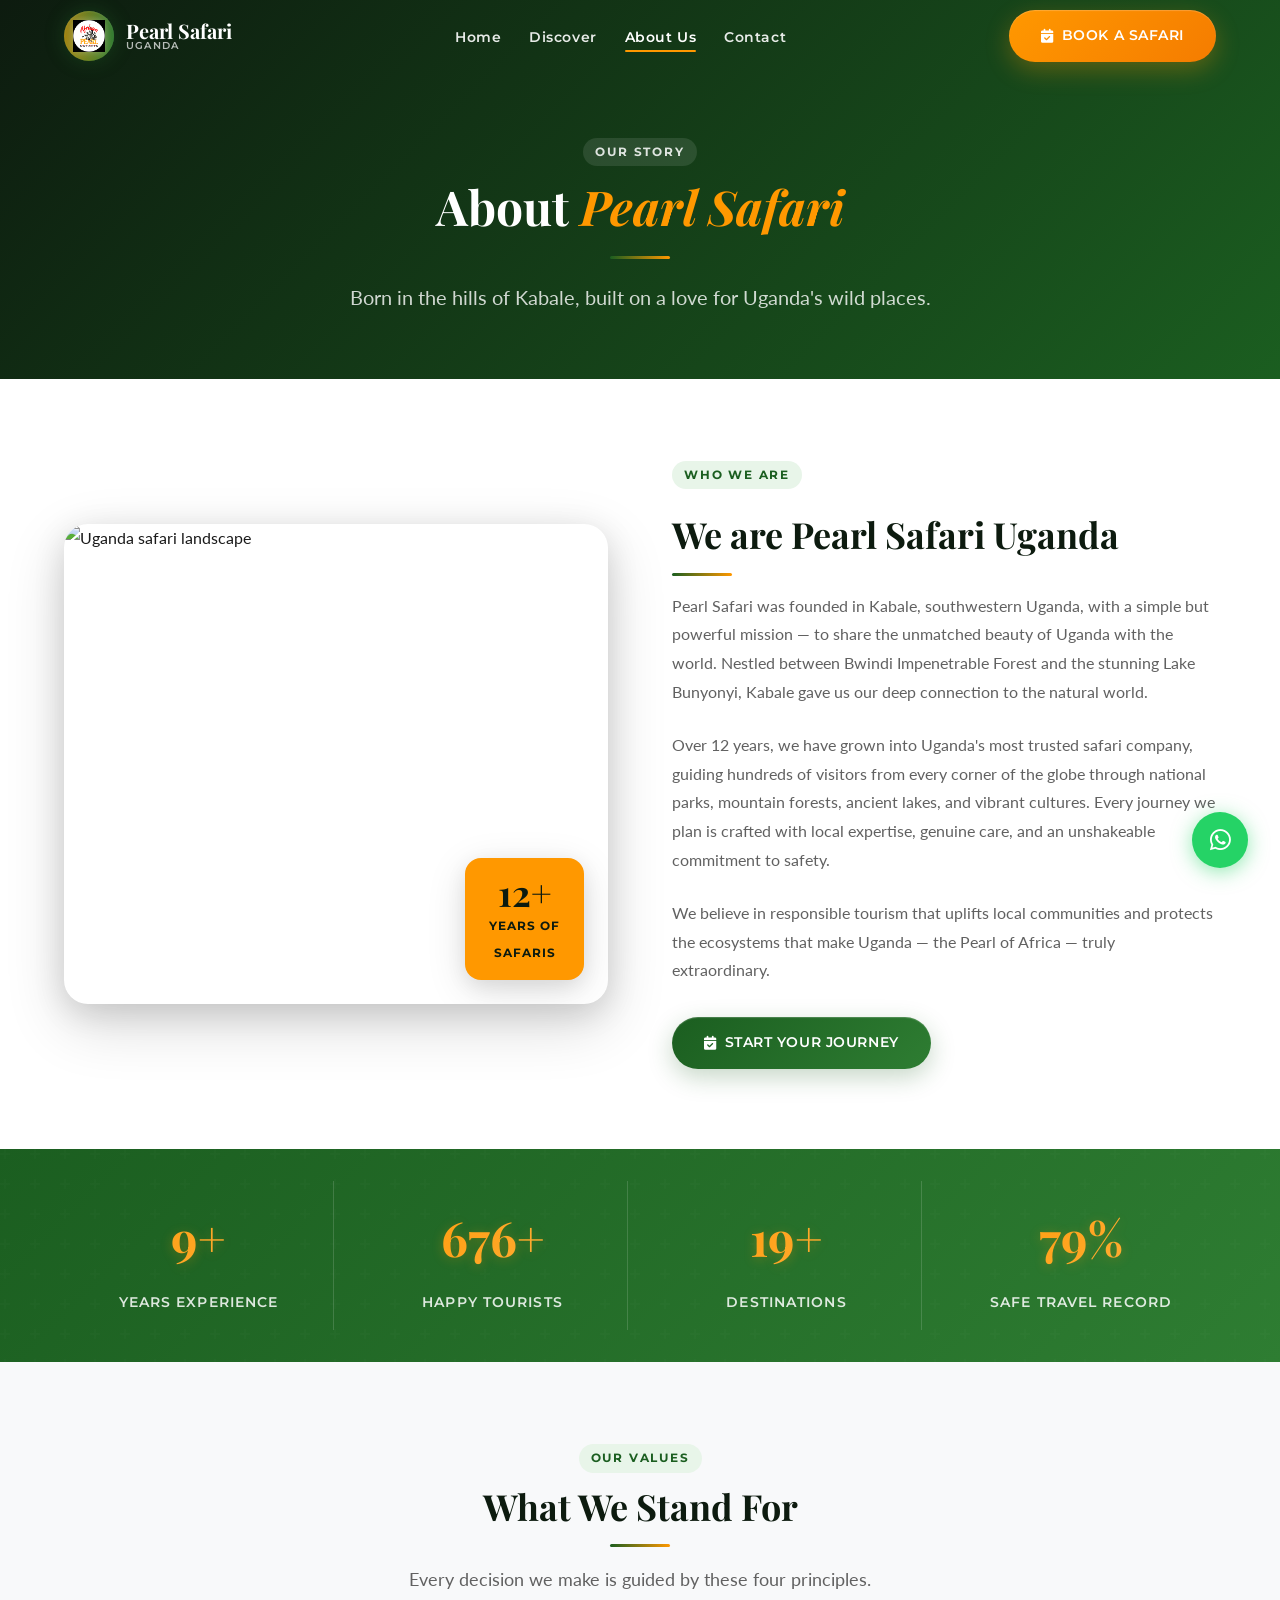
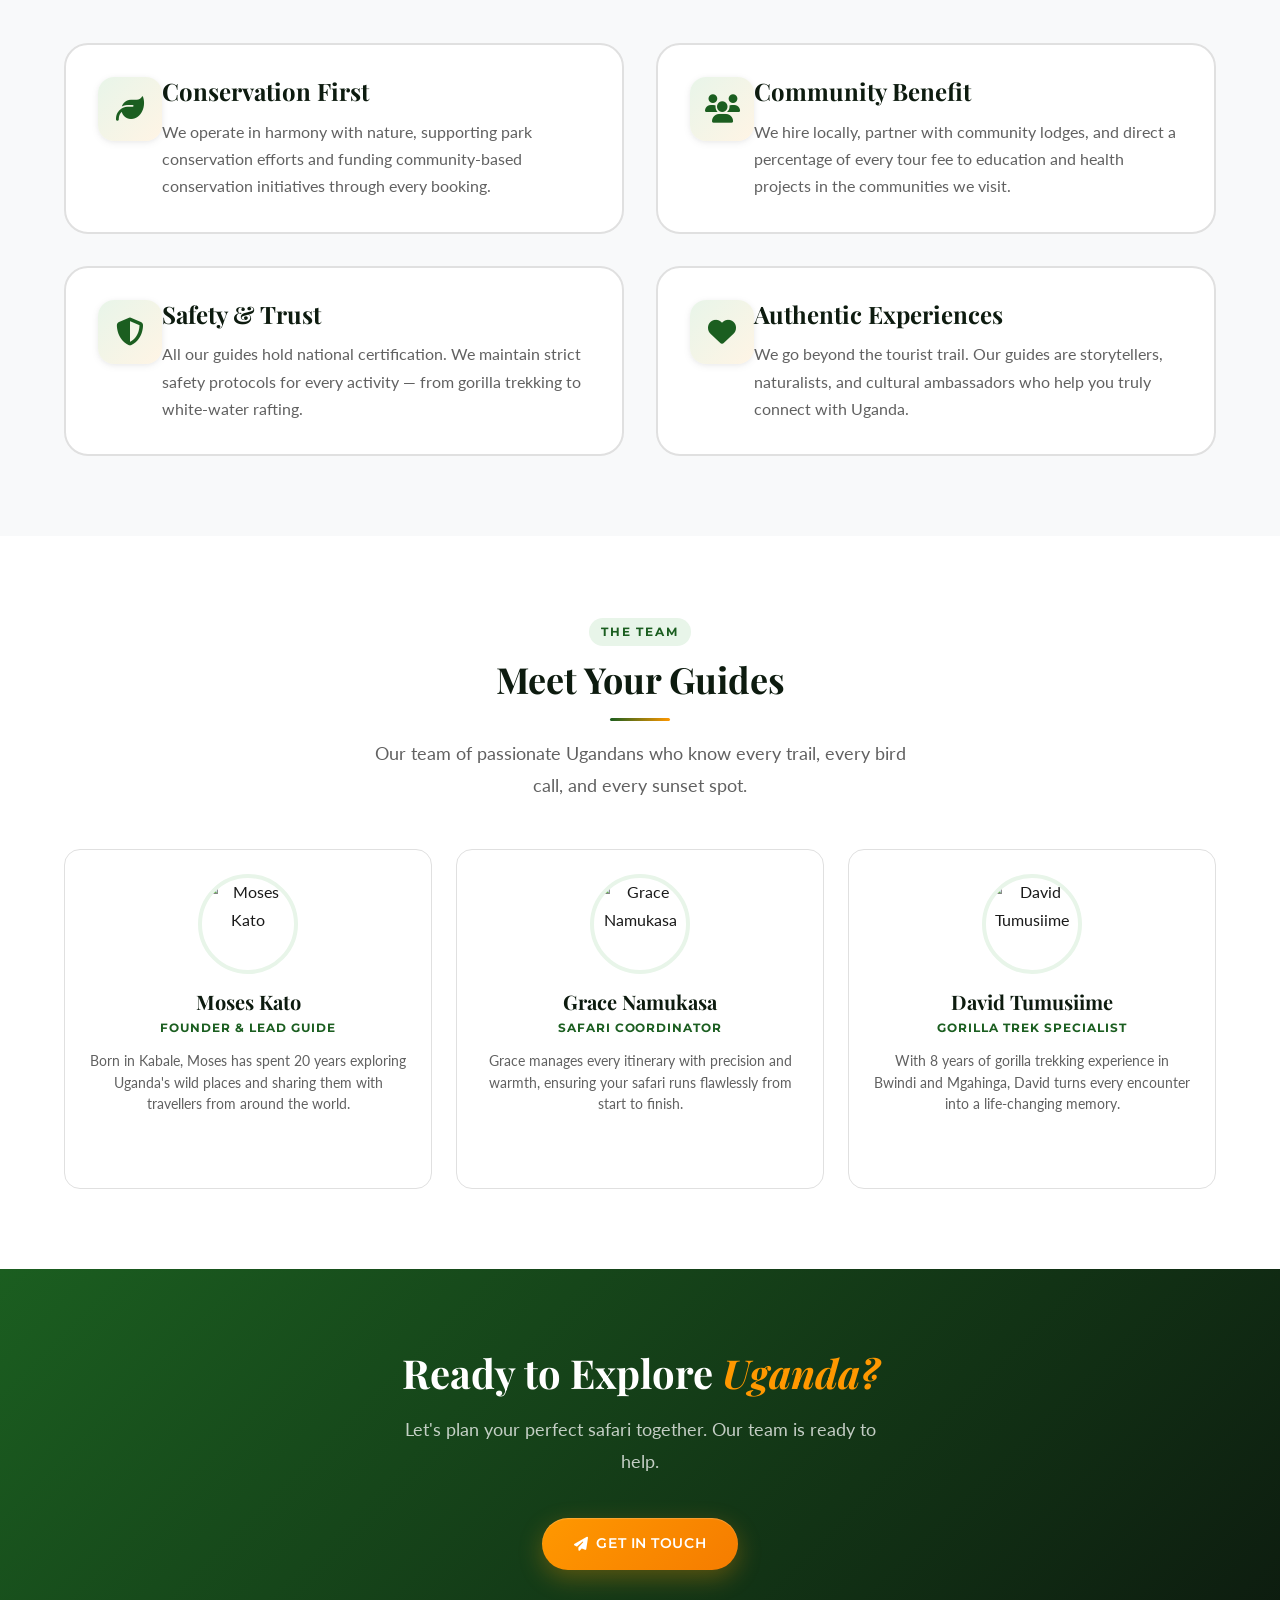
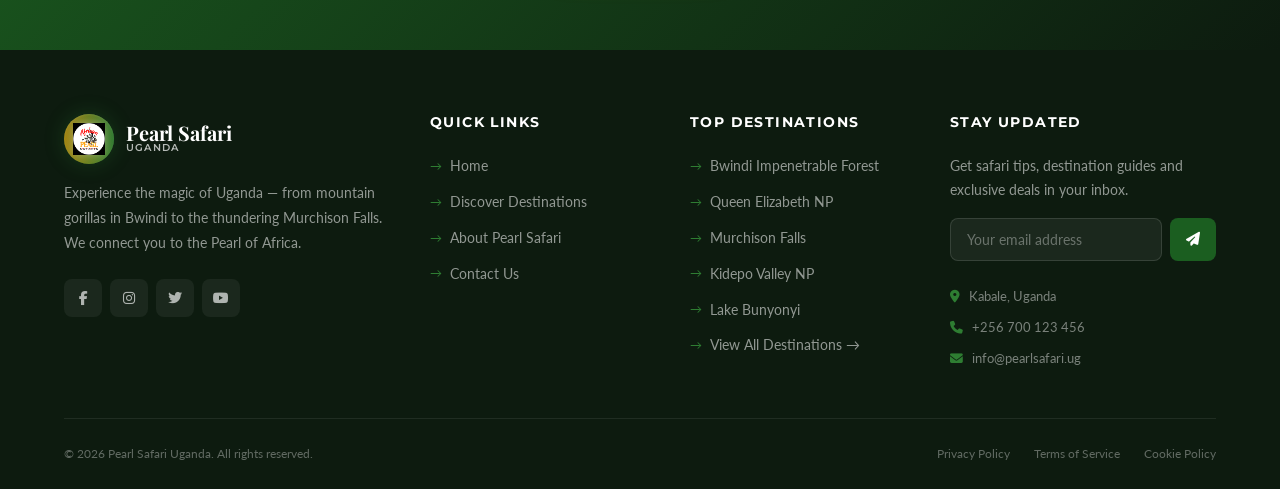
==== about.html @ be968039 "Added initial files" ====
<!DOCTYPE html>
<html lang="en">
<head>
  <meta charset="UTF-8">
  <meta name="viewport" content="width=device-width, initial-scale=1.0">
  <title>About Us | Pearl Safari Uganda</title>
  <meta name="description" content="Learn about Pearl Safari — Uganda's trusted tourism company based in Kabale, connecting travellers to Africa's most extraordinary natural wonders since 2012.">

  <link rel="icon" type="image/svg+xml" href="assets/logo/favicon.svg">
  <link rel="preconnect" href="https://fonts.googleapis.com">
  <link rel="preconnect" href="https://fonts.gstatic.com" crossorigin>
  <link href="https://fonts.googleapis.com/css2?family=Playfair+Display:ital,wght@0,400;0,700;1,400&family=Lato:wght@300;400;700&family=Montserrat:wght@400;600;700&display=swap" rel="stylesheet">
  <link rel="stylesheet" href="https://cdnjs.cloudflare.com/ajax/libs/font-awesome/6.4.0/css/all.min.css">
  <link rel="stylesheet" href="https://cdnjs.cloudflare.com/ajax/libs/aos/2.3.4/aos.css">
  <link rel="stylesheet" href="css/style.css">
</head>
<body>

  <div id="navbar-placeholder"></div>

  <!-- ============================================================
       PAGE HERO
       ============================================================ -->
  <section class="about-hero">
    <div class="container">
      <span class="section-label" style="background:rgba(255,255,255,0.1);color:rgba(255,255,255,0.85);">
        Our Story
      </span>
      <h1>About <em style="color:var(--color-accent);">Pearl Safari</em></h1>
      <div class="divider" style="margin:1.25rem auto;"></div>
      <p>Born in the hills of Kabale, built on a love for Uganda's wild places.</p>
    </div>
  </section>


  <!-- ============================================================
       STORY SECTION — 2-column split
       ============================================================ -->
  <section class="section bg-white">
    <div class="container">
      <div class="about-split">

        <!-- Image column -->
        <div data-aos="fade-right">
          <div class="about-img-wrap">
            <img
              src="https://images.unsplash.com/photo-1516426122078-c23e76319801?w=900&auto=format&fit=crop"
              alt="Uganda safari landscape"
              loading="lazy"
            >
            <!-- Floating badge -->
            <div class="about-img-badge">
              <span class="num">12+</span>
              <span class="lbl">Years of<br>Safaris</span>
            </div>
          </div>
        </div>

        <!-- Text column -->
        <div data-aos="fade-left" data-aos-delay="100">
          <span class="section-label">Who We Are</span>
          <h2 style="margin:0.75rem 0 1rem;">We are Pearl Safari Uganda</h2>
          <div class="divider divider-left"></div>

          <p style="margin-bottom:1.5rem;">
            Pearl Safari was founded in Kabale, southwestern Uganda, with a simple but powerful mission —
            to share the unmatched beauty of Uganda with the world. Nestled between Bwindi Impenetrable
            Forest and the stunning Lake Bunyonyi, Kabale gave us our deep connection to the natural world.
          </p>
          <p style="margin-bottom:1.5rem;">
            Over 12 years, we have grown into Uganda's most trusted safari company, guiding hundreds of
            visitors from every corner of the globe through national parks, mountain forests, ancient lakes,
            and vibrant cultures. Every journey we plan is crafted with local expertise, genuine care, and
            an unshakeable commitment to safety.
          </p>
          <p style="margin-bottom:2rem;">
            We believe in responsible tourism that uplifts local communities and protects the ecosystems
            that make Uganda — the Pearl of Africa — truly extraordinary.
          </p>

          <a href="contact.html" class="btn btn-primary">
            <i class="fas fa-calendar-check"></i>
            Start Your Journey
          </a>
        </div>

      </div><!-- /.about-split -->
    </div>
  </section>


  <!-- ============================================================
       STATS ROW
       ============================================================ -->
  <div class="stats-bar">
    <div class="container">
      <div class="stats-bar-grid">
        <div class="stats-bar-item">
          <span class="stats-bar-value" data-counter="12" data-suffix="+">0+</span>
          <span class="stats-bar-label">Years Experience</span>
        </div>
        <div class="stats-bar-item">
          <span class="stats-bar-value" data-counter="850" data-suffix="+">0+</span>
          <span class="stats-bar-label">Happy Tourists</span>
        </div>
        <div class="stats-bar-item">
          <span class="stats-bar-value" data-counter="24" data-suffix="+">0+</span>
          <span class="stats-bar-label">Destinations</span>
        </div>
        <div class="stats-bar-item">
          <span class="stats-bar-value" data-counter="100" data-suffix="%">0%</span>
          <span class="stats-bar-label">Safe Travel Record</span>
        </div>
      </div>
    </div>
  </div>


  <!-- ============================================================
       VALUES / WHY US
       ============================================================ -->
  <section class="section bg-surface">
    <div class="container">
      <div class="section-header" data-aos="fade-up">
        <span class="section-label">Our Values</span>
        <h2>What We Stand For</h2>
        <div class="divider"></div>
        <p>Every decision we make is guided by these four principles.</p>
      </div>

      <div class="why-us-grid">
        <!-- Value 1 -->
        <div class="why-card" data-aos="fade-up" data-aos-delay="0">
          <div class="why-icon"><i class="fas fa-leaf"></i></div>
          <div class="why-content">
            <h4>Conservation First</h4>
            <p>We operate in harmony with nature, supporting park conservation efforts and funding community-based conservation initiatives through every booking.</p>
          </div>
        </div>
        <!-- Value 2 -->
        <div class="why-card" data-aos="fade-up" data-aos-delay="100">
          <div class="why-icon"><i class="fas fa-users"></i></div>
          <div class="why-content">
            <h4>Community Benefit</h4>
            <p>We hire locally, partner with community lodges, and direct a percentage of every tour fee to education and health projects in the communities we visit.</p>
          </div>
        </div>
        <!-- Value 3 -->
        <div class="why-card" data-aos="fade-up" data-aos-delay="200">
          <div class="why-icon"><i class="fas fa-shield-alt"></i></div>
          <div class="why-content">
            <h4>Safety & Trust</h4>
            <p>All our guides hold national certification. We maintain strict safety protocols for every activity — from gorilla trekking to white-water rafting.</p>
          </div>
        </div>
        <!-- Value 4 -->
        <div class="why-card" data-aos="fade-up" data-aos-delay="300">
          <div class="why-icon"><i class="fas fa-heart"></i></div>
          <div class="why-content">
            <h4>Authentic Experiences</h4>
            <p>We go beyond the tourist trail. Our guides are storytellers, naturalists, and cultural ambassadors who help you truly connect with Uganda.</p>
          </div>
        </div>
      </div>
    </div>
  </section>


  <!-- ============================================================
       TEAM SECTION
       ============================================================ -->
  <section class="section bg-white">
    <div class="container">
      <div class="section-header" data-aos="fade-up">
        <span class="section-label">The Team</span>
        <h2>Meet Your Guides</h2>
        <div class="divider"></div>
        <p>Our team of passionate Ugandans who know every trail, every bird call, and every sunset spot.</p>
      </div>

      <div class="team-grid">

        <!-- Team member 1 -->
        <div class="team-card" data-aos="fade-up" data-aos-delay="0">
          <img
            src="https://randomuser.me/api/portraits/men/32.jpg"
            alt="Moses Kato"
            class="team-avatar"
            loading="lazy"
          >
          <h4 class="team-name">Moses Kato</h4>
          <div class="team-role">Founder & Lead Guide</div>
          <p style="font-size:0.85rem;color:var(--color-text-muted);margin-top:0.75rem;line-height:1.6;">
            Born in Kabale, Moses has spent 20 years exploring Uganda's wild places and sharing them with travellers from around the world.
          </p>
          <div style="display:flex;justify-content:center;gap:0.5rem;margin-top:1rem;">
            <a href="#" class="social-btn" style="width:32px;height:32px;font-size:0.75rem;"><i class="fab fa-linkedin-in"></i></a>
            <a href="#" class="social-btn" style="width:32px;height:32px;font-size:0.75rem;"><i class="fab fa-instagram"></i></a>
          </div>
        </div>

        <!-- Team member 2 -->
        <div class="team-card" data-aos="fade-up" data-aos-delay="100">
          <img
            src="https://randomuser.me/api/portraits/women/44.jpg"
            alt="Grace Namukasa"
            class="team-avatar"
            loading="lazy"
          >
          <h4 class="team-name">Grace Namukasa</h4>
          <div class="team-role">Safari Coordinator</div>
          <p style="font-size:0.85rem;color:var(--color-text-muted);margin-top:0.75rem;line-height:1.6;">
            Grace manages every itinerary with precision and warmth, ensuring your safari runs flawlessly from start to finish.
          </p>
          <div style="display:flex;justify-content:center;gap:0.5rem;margin-top:1rem;">
            <a href="#" class="social-btn" style="width:32px;height:32px;font-size:0.75rem;"><i class="fab fa-linkedin-in"></i></a>
            <a href="#" class="social-btn" style="width:32px;height:32px;font-size:0.75rem;"><i class="fab fa-instagram"></i></a>
          </div>
        </div>

        <!-- Team member 3 -->
        <div class="team-card" data-aos="fade-up" data-aos-delay="200">
          <img
            src="https://randomuser.me/api/portraits/men/67.jpg"
            alt="David Tumusiime"
            class="team-avatar"
            loading="lazy"
          >
          <h4 class="team-name">David Tumusiime</h4>
          <div class="team-role">Gorilla Trek Specialist</div>
          <p style="font-size:0.85rem;color:var(--color-text-muted);margin-top:0.75rem;line-height:1.6;">
            With 8 years of gorilla trekking experience in Bwindi and Mgahinga, David turns every encounter into a life-changing memory.
          </p>
          <div style="display:flex;justify-content:center;gap:0.5rem;margin-top:1rem;">
            <a href="#" class="social-btn" style="width:32px;height:32px;font-size:0.75rem;"><i class="fab fa-linkedin-in"></i></a>
            <a href="#" class="social-btn" style="width:32px;height:32px;font-size:0.75rem;"><i class="fab fa-instagram"></i></a>
          </div>
        </div>

      </div><!-- /.team-grid -->
    </div>
  </section>


  <!-- ============================================================
       CTA BANNER
       ============================================================ -->
  <section style="
    background:linear-gradient(135deg,var(--color-primary),var(--color-dark));
    padding:5rem 0;text-align:center;
  ">
    <div class="container" data-aos="fade-up">
      <h2 style="color:white;font-size:2.5rem;margin-bottom:1rem;">
        Ready to Explore <em style="color:var(--color-accent);">Uganda?</em>
      </h2>
      <p style="color:rgba(255,255,255,0.75);font-size:1.125rem;max-width:500px;margin:0 auto 2.5rem;">
        Let's plan your perfect safari together. Our team is ready to help.
      </p>
      <a href="contact.html" class="btn btn-accent">
        <i class="fas fa-paper-plane"></i>
        Get in Touch
      </a>
    </div>
  </section>


  <div id="footer-placeholder"></div>

  <!-- Scripts -->
  <script src="https://cdnjs.cloudflare.com/ajax/libs/jquery/3.7.0/jquery.min.js"></script>
  <script src="https://cdnjs.cloudflare.com/ajax/libs/bootstrap/5.3.0/js/bootstrap.bundle.min.js"></script>
  <script src="https://cdnjs.cloudflare.com/ajax/libs/aos/2.3.4/aos.js"></script>
  <script src="categories/components.js?v=1.0.0"></script>
  <script src="categories/animations.js?v=1.0.0"></script>

</body>
</html>
---- css/style.css ----
/* ==========================================================================
   PEARL SAFARI — style.css
   Single unified stylesheet for the entire Pearl Safari website.
   
   TABLE OF CONTENTS:
   01. CSS Variables & Design Tokens
   02. CSS Reset & Base
   03. Typography
   04. Utility Classes
   05. Scrollbar
   06. Preloader
   07. Navigation (Navbar)
   08. Hero Section
   09. Section Layouts & Shared
   10. Category Filter Buttons
   11. Attraction Cards (Grid)
   12. Featured Destinations
   13. Stats Counter Section
   14. Why Choose Us Section
   15. Testimonials
   16. Map Section
   17. Attraction Detail Page
   18. Gallery Grid
   19. About Page
   20. Contact Page
   21. Footer
   22. Animations & Keyframes
   23. Scroll Reveal Classes (AOS overrides)
   24. Media Queries (Responsive)
   ========================================================================== */


/* ==========================================================================
   01. CSS VARIABLES & DESIGN TOKENS
   ========================================================================== */
:root {
  --color-primary:       #1b5e20;
  --color-primary-light: #2e7d32;
  --color-primary-dark:  #145018;
  --color-primary-pale:  #e8f5e9;
  --color-accent:        #ff9800;
  --color-accent-dark:   #f57c00;
  --color-accent-light:  #ffb74d;
  --color-dark:          #0d1b0f;
  --color-text:          #1a1a1a;
  --color-text-muted:    #616161;
  --color-text-light:    #9e9e9e;
  --color-white:         #ffffff;
  --color-off-white:     #fafafa;
  --color-surface:       #f8f9fa;
  --color-border:        #e0e0e0;
  --color-overlay:       rgba(13, 27, 15, 0.55);

  --font-display:  'Playfair Display', Georgia, serif;
  --font-body:     'Lato', 'Helvetica Neue', sans-serif;
  --font-accent:   'Montserrat', sans-serif;

  --fs-xs:   0.75rem;
  --fs-sm:   0.875rem;
  --fs-base: 1rem;
  --fs-md:   1.125rem;
  --fs-lg:   1.25rem;
  --fs-xl:   1.5rem;
  --fs-2xl:  1.875rem;
  --fs-3xl:  2.25rem;
  --fs-4xl:  3rem;
  --fs-5xl:  4rem;
  --fs-hero: clamp(2.5rem, 6vw, 5.5rem);

  --sp-1:  0.25rem;
  --sp-2:  0.5rem;
  --sp-3:  0.75rem;
  --sp-4:  1rem;
  --sp-6:  1.5rem;
  --sp-8:  2rem;
  --sp-10: 2.5rem;
  --sp-12: 3rem;
  --sp-16: 4rem;
  --sp-20: 5rem;
  --sp-24: 6rem;

  --radius-sm:   4px;
  --radius-md:   8px;
  --radius-lg:   16px;
  --radius-xl:   24px;
  --radius-full: 9999px;

  --shadow-sm:    0 2px 8px rgba(0,0,0,0.06), 0 1px 4px rgba(0,0,0,0.04);
  --shadow-md:    0 4px 20px rgba(0,0,0,0.08), 0 2px 8px rgba(0,0,0,0.06);
  --shadow-lg:    0 10px 40px rgba(0,0,0,0.12), 0 6px 20px rgba(0,0,0,0.08);
  --shadow-xl:    0 20px 60px rgba(0,0,0,0.16), 0 8px 32px rgba(0,0,0,0.12);
  --shadow-green: 0 8px 32px rgba(27, 94, 32, 0.20);
  --shadow-accent: 0 8px 28px rgba(255, 152, 0, 0.25);
  --shadow-hover: 0 12px 48px rgba(0,0,0,0.15), 0 6px 24px rgba(0,0,0,0.10);

  --transition-fast: all 0.2s ease;
  --transition-base: all 0.35s ease;
  --transition-slow: all 0.55s cubic-bezier(0.25, 0.46, 0.45, 0.94);

  --container-max:  1200px;
  --navbar-height:  72px;
  --section-py:     5rem;
}


/* ==========================================================================
   02. CSS RESET & BASE
   ========================================================================== */
*, *::before, *::after { box-sizing: border-box; margin: 0; padding: 0; }

html { scroll-behavior: smooth; font-size: 16px; -webkit-text-size-adjust: 100%; }

body {
  font-family: var(--font-body);
  font-size: var(--fs-base);
  color: var(--color-text);
  background-color: var(--color-white);
  line-height: 1.7;
  overflow-x: hidden;
  -webkit-font-smoothing: antialiased;
}

body.menu-open { overflow: hidden; }

img { max-width: 100%; height: auto; display: block; }
a { color: inherit; text-decoration: none; transition: var(--transition-fast); }
button { cursor: pointer; border: none; background: none; font-family: inherit; }
ul, ol { list-style: none; }
input, textarea, select { font-family: inherit; font-size: inherit; }

/* Enhanced link styling */
a {
  position: relative;
  transition: all 0.3s cubic-bezier(0.34, 1.56, 0.64, 1);
}

a:not(.btn):not([class*="nav-"]):not([class*="logo"]):hover {
  color: var(--color-accent);
}


/* ==========================================================================
   03. TYPOGRAPHY
   ========================================================================== */
h1, h2, h3, h4, h5, h6 {
  font-family: var(--font-display);
  font-weight: 700;
  line-height: 1.2;
  color: var(--color-dark);
}

h1 { font-size: var(--fs-4xl); }
h2 { font-size: var(--fs-3xl); }
h3 { font-size: var(--fs-2xl); }
h4 { font-size: var(--fs-xl); }

p { font-size: var(--fs-base); color: var(--color-text-muted); line-height: 1.8; }

.section-label {
  display: inline-block;
  font-family: var(--font-accent);
  font-size: var(--fs-xs);
  font-weight: 700;
  letter-spacing: 0.15em;
  text-transform: uppercase;
  color: var(--color-primary);
  padding: var(--sp-1) var(--sp-3);
  background: var(--color-primary-pale);
  border-radius: var(--radius-full);
  margin-bottom: var(--sp-3);
}

.section-header { text-align: center; margin-bottom: var(--sp-12); }
.section-header h2 { margin-bottom: var(--sp-4); }
.section-header p { max-width: 560px; margin: 0 auto; font-size: var(--fs-md); }


/* ==========================================================================
   04. UTILITY CLASSES
   ========================================================================== */
.container { width: 100%; max-width: var(--container-max); margin: 0 auto; padding: 0 var(--sp-6); }
.section { 
  padding: var(--section-py) 0;
  transition: all 0.6s cubic-bezier(0.34, 1.56, 0.64, 1);
}

.section:hover {
  background-color: var(--color-white);
}

.bg-white   { background-color: var(--color-white); }
.bg-surface { background-color: var(--color-surface); }
.bg-dark    { background-color: var(--color-dark); }
.bg-primary { background-color: var(--color-primary); }

.text-center  { text-align: center; }
.text-white   { color: var(--color-white) !important; }
.text-muted   { color: var(--color-text-muted); }
.text-primary { color: var(--color-primary); }
.text-accent  { color: var(--color-accent); }

.flex         { display: flex; }
.flex-center  { display: flex; align-items: center; justify-content: center; }
.flex-between { display: flex; align-items: center; justify-content: space-between; }
.gap-2        { gap: var(--sp-2); }
.gap-4        { gap: var(--sp-4); }

/* Buttons */
.btn {
  display: inline-flex;
  align-items: center;
  gap: var(--sp-2);
  padding: 0.875rem 2rem;
  border-radius: var(--radius-full);
  font-family: var(--font-accent);
  font-size: var(--fs-sm);
  font-weight: 600;
  letter-spacing: 0.04em;
  text-transform: uppercase;
  transition: all 0.35s cubic-bezier(0.34, 1.56, 0.64, 1);
  white-space: nowrap;
  cursor: pointer;
  border: none;
  position: relative;
  overflow: hidden;
}

.btn::before {
  content: '';
  position: absolute;
  top: 50%;
  left: 50%;
  width: 0;
  height: 0;
  border-radius: 50%;
  background: rgba(255, 255, 255, 0.2);
  transform: translate(-50%, -50%);
  transition: width 0.6s cubic-bezier(0.34, 1.56, 0.64, 1), height 0.6s cubic-bezier(0.34, 1.56, 0.64, 1);
}

.btn:hover::before {
  width: 300px;
  height: 300px;
}

.btn:active {
  transform: scale(0.96);
}

.btn-primary { 
  background: linear-gradient(135deg, var(--color-primary) 0%, var(--color-primary-light) 100%); 
  color: var(--color-white); 
  box-shadow: 0 8px 24px rgba(27,94,32,0.25), inset 0 1px 1px rgba(255,255,255,0.2);
}
.btn-primary:hover { 
  background: linear-gradient(135deg, var(--color-primary-light) 0%, var(--color-primary) 100%); 
  transform: translateY(-4px) scale(1.02);
  box-shadow: 0 16px 48px rgba(27,94,32,0.4), inset 0 1px 1px rgba(255,255,255,0.3);
  color: var(--color-white);
}

.btn-accent { 
  background: linear-gradient(135deg, var(--color-accent) 0%, var(--color-accent-dark) 100%); 
  color: var(--color-white); 
  box-shadow: 0 8px 24px rgba(255,152,0,0.3), inset 0 1px 1px rgba(255,255,255,0.2);
}
.btn-accent:hover { 
  background: linear-gradient(135deg, var(--color-accent-dark) 0%, var(--color-accent) 100%); 
  transform: translateY(-4px) scale(1.02);
  color: var(--color-white); 
  box-shadow: 0 16px 48px rgba(255,152,0,0.5), inset 0 1px 1px rgba(255,255,255,0.3);
}

.btn-outline { 
  background: rgba(255,255,255,0.08); 
  backdrop-filter: blur(10px);
  color: var(--color-white); 
  border: 2px solid rgba(255,255,255,0.5);
  transition: all 0.35s cubic-bezier(0.34, 1.56, 0.64, 1);
}
.btn-outline:hover { 
  background: rgba(255,255,255,0.18); 
  border-color: var(--color-white); 
  color: var(--color-white); 
  transform: translateY(-4px) scale(1.02);
  box-shadow: 0 12px 32px rgba(255,255,255,0.15);
}

.btn-outline-dark { 
  background: transparent; 
  color: var(--color-primary); 
  border: 2px solid var(--color-primary);
  position: relative;
  isolation: isolate;
}
.btn-outline-dark::after {
  content: '';
  position: absolute;
  inset: 0;
  background: var(--color-primary);
  border-radius: var(--radius-full);
  z-index: -1;
  transform: scaleX(0);
  transform-origin: right;
  transition: transform 0.4s cubic-bezier(0.34, 1.56, 0.64, 1);
}
.btn-outline-dark:hover {
  color: var(--color-white);
  transform: translateY(-4px) scale(1.02);
  box-shadow: 0 12px 32px rgba(27,94,32,0.3);
}
.btn-outline-dark:hover::after {
  transform: scaleX(1);
  transform-origin: left;
}

/* Button Glow Effect */
.btn {
  --glow-x: 0px;
  --glow-y: 0px;
  --has-glow: 0;
}

.btn::after {
  content: '';
  position: absolute;
  inset: 0;
  pointer-events: none;
  border-radius: var(--radius-full);
  opacity: calc(var(--has-glow) * 0.3);
  background: radial-gradient(
    circle at var(--glow-x) var(--glow-y),
    rgba(255, 255, 255, 0.4),
    transparent 50%
  );
  transition: opacity 0.3s ease;
}

/* Badge */
.badge { display: inline-flex; align-items: center; gap: 4px; padding: 3px 10px; border-radius: var(--radius-full); font-family: var(--font-accent); font-size: var(--fs-xs); font-weight: 600; text-transform: uppercase; letter-spacing: 0.05em; }
.badge-green { background: var(--color-primary-pale); color: var(--color-primary); }
.badge-gold  { background: #fff8e1; color: #f57f17; }

/* Stars */
.stars { color: var(--color-accent); font-size: var(--fs-sm); letter-spacing: 2px; }

/* Divider */
.divider { width: 60px; height: 3px; background: linear-gradient(90deg, var(--color-primary), var(--color-accent)); border-radius: var(--radius-full); margin: var(--sp-4) auto; }
.divider-left { margin: var(--sp-4) 0; }


/* ==========================================================================
   05. CUSTOM SCROLLBAR
   ========================================================================== */
::-webkit-scrollbar { width: 8px; }
::-webkit-scrollbar-track { background: var(--color-surface); }
::-webkit-scrollbar-thumb { background: var(--color-primary); border-radius: var(--radius-full); }
::-webkit-scrollbar-thumb:hover { background: var(--color-primary-light); }


/* ==========================================================================
   06. PRELOADER
   ========================================================================== */
#preloader {
  position: fixed; inset: 0;
  background: var(--color-dark);
  display: flex; flex-direction: column; align-items: center; justify-content: center;
  z-index: 9999;
  transition: opacity 0.5s ease, visibility 0.5s ease;
}

#preloader.hidden { opacity: 0; visibility: hidden; pointer-events: none; }

.preloader-icon { font-size: 3rem; color: var(--color-primary-light); animation: leafSpin 1.2s ease-in-out infinite; margin-bottom: var(--sp-4); }
.preloader-text { font-family: var(--font-display); font-size: var(--fs-xl); color: var(--color-white); letter-spacing: 0.08em; }
.preloader-bar { width: 180px; height: 3px; background: rgba(255,255,255,0.15); border-radius: var(--radius-full); margin-top: var(--sp-4); overflow: hidden; }
.preloader-bar-fill { height: 100%; background: linear-gradient(90deg, var(--color-primary-light), var(--color-accent)); border-radius: var(--radius-full); animation: loadBar 1.4s ease-in-out infinite; }


/* ==========================================================================
   07. NAVIGATION
   ========================================================================== */
#navbar {
  position: fixed; top: 0; left: 0; right: 0;
  height: var(--navbar-height);
  z-index: 1000;
  transition: var(--transition-base);
  background: transparent;
}

#navbar.scrolled { background: var(--color-white); box-shadow: var(--shadow-md); }

.nav-inner { height: 100%; display: flex; align-items: center; justify-content: space-between; gap: var(--sp-8); }

.nav-logo { display: flex; align-items: center; gap: var(--sp-3); text-decoration: none; flex-shrink: 0; transition: transform 0.3s cubic-bezier(0.34, 1.56, 0.64, 1); }
.nav-logo:hover { transform: scale(1.08); }
.nav-logo:active { transform: scale(0.95); }

/* Circular animated logo */
.nav-logo-circle {
  position: relative;
  width: 50px;
  height: 50px;
  border-radius: 50%;
  display: flex;
  align-items: center;
  justify-content: center;
  background: linear-gradient(135deg, var(--color-primary), var(--color-primary-light));
  box-shadow: 0 0 20px rgba(43, 125, 50, 0.3), inset 0 1px 2px rgba(255,255,255,0.2);
  flex-shrink: 0;
  animation: logoFloat 3s ease-in-out infinite;
  overflow: hidden;
}

.nav-logo-circle-border {
  position: absolute;
  inset: -2px;
  border-radius: 50%;
  background: linear-gradient(90deg, var(--color-accent), var(--color-primary-light), var(--color-accent));
  background-size: 200% 200%;
  opacity: 0.6;
  animation: gradientShift 4s ease infinite;
  z-index: 0;
  pointer-events: none;
}

.nav-logo-img {
  height: 32px;
  width: auto;
  object-fit: contain;
  position: relative;
  z-index: 1;
  filter: brightness(1.1) drop-shadow(0 0 4px rgba(255,255,255,0.3));
  animation: logoSpin 8s linear infinite;
}

.nav-logo:hover .nav-logo-img {
  animation: logoPulse 0.6s ease-in-out;
}

.nav-logo:hover .nav-logo-circle {
  animation: logoFloat 1.2s ease-in-out 3;
  box-shadow: 0 0 30px rgba(43, 125, 50, 0.5), inset 0 1px 2px rgba(255,255,255,0.3);
}

@keyframes logoFloat {
  0%, 100% { transform: translateY(0px); }
  50% { transform: translateY(-6px); }
}

@keyframes gradientShift {
  0% { background-position: 0% 50%; }
  50% { background-position: 100% 50%; }
  100% { background-position: 0% 50%; }
}

@keyframes logoSpin {
  from { transform: rotate(0deg); }
  to { transform: rotate(360deg); }
}

@keyframes logoPulse {
  0%, 100% { transform: scale(1); }
  50% { transform: scale(1.15); }
}

.nav-logo-icon { width: 40px; height: 40px; border-radius: var(--radius-md); background: var(--color-primary); display: flex; align-items: center; justify-content: center; color: var(--color-white); font-size: 1.2rem; }
.nav-logo-text { display: flex; flex-direction: column; line-height: 1; }
.nav-logo-primary { font-family: var(--font-display); font-size: var(--fs-lg); font-weight: 700; color: var(--color-white); transition: color 0.35s ease; }
.nav-logo-sub { font-family: var(--font-accent); font-size: 0.65rem; font-weight: 600; letter-spacing: 0.12em; text-transform: uppercase; color: rgba(255,255,255,0.7); transition: color 0.35s ease; }

#navbar.scrolled .nav-logo-primary { color: var(--color-primary); }
#navbar.scrolled .nav-logo-sub { color: var(--color-text-muted); }

.nav-links { display: flex; align-items: center; gap: var(--sp-1); list-style: none; }
.nav-links a {
  font-family: var(--font-accent); font-size: var(--fs-sm); font-weight: 600; letter-spacing: 0.04em;
  padding: var(--sp-2) var(--sp-3); border-radius: var(--radius-md);
  color: rgba(255,255,255,0.9); position: relative; transition: var(--transition-fast);
}

.nav-links a::after { content: ''; position: absolute; bottom: 2px; left: 50%; width: 0; height: 2px; background: var(--color-accent); border-radius: var(--radius-full); transition: width 0.3s ease, left 0.3s ease; }
.nav-links a:hover::after, .nav-links a.active::after { width: calc(100% - var(--sp-6)); left: var(--sp-3); }
.nav-links a:hover { color: var(--color-white); }
.nav-links a.active { color: var(--color-white); }

#navbar.scrolled .nav-links a { color: var(--color-text-muted); }
#navbar.scrolled .nav-links a:hover, #navbar.scrolled .nav-links a.active { color: var(--color-primary); }

/* Mobile hamburger */
.nav-hamburger { display: none; flex-direction: column; gap: 5px; padding: var(--sp-2); cursor: pointer; z-index: 1010; }
.nav-hamburger span { display: block; width: 24px; height: 2px; background: var(--color-white); border-radius: var(--radius-full); transition: var(--transition-base); }
#navbar.scrolled .nav-hamburger span { background: var(--color-dark); }
.nav-hamburger.open span:nth-child(1) { transform: translateY(7px) rotate(45deg); }
.nav-hamburger.open span:nth-child(2) { opacity: 0; transform: scaleX(0); }
.nav-hamburger.open span:nth-child(3) { transform: translateY(-7px) rotate(-45deg); }

/* Mobile overlay */
.nav-mobile-overlay {
  display: none; position: fixed; inset: 0;
  background: var(--color-dark); z-index: 999;
  flex-direction: column; align-items: center; justify-content: center; gap: var(--sp-6);
  opacity: 0; transition: opacity 0.35s ease;
}
.nav-mobile-overlay.open { opacity: 1; }
.nav-mobile-overlay a { font-family: var(--font-display); font-size: var(--fs-2xl); color: var(--color-white); transition: var(--transition-fast); }
.nav-mobile-overlay a:hover { color: var(--color-accent); }


/* ==========================================================================
   08. HERO SECTION
   ========================================================================== */
.hero { 
  position: relative; 
  height: 100vh; 
  min-height: 700px; 
  overflow: hidden; 
  display: flex; 
  align-items: center; 
}

.hero-slides { 
  position: absolute; 
  inset: 0; 
  z-index: 0; 
}

/* Hero video styling */
.hero-video {
  position: absolute;
  top: 0;
  left: 0;
  width: 100%;
  height: 100%;
  object-fit: cover;
  z-index: 0;
  animation: videoZoom 20s ease-in-out infinite;
}

@keyframes videoZoom {
  0%, 100% { 
    transform: scale(1);
  }
  50% { 
    transform: scale(1.08);
  }
}

/* Fallback for missing video - use background image */
.hero-video img {
  position: absolute;
  top: 0;
  left: 0;
  width: 100%;
  height: 100%;
  object-fit: cover;
}

.hero-slide {
  position: absolute; 
  inset: 0;
  background-size: cover; 
  background-position: center;
  opacity: 0; 
  transition: opacity 1.5s cubic-bezier(0.4, 0, 0.2, 1);
  transform: scale(1.1);
}

.hero-slide.active { 
  opacity: 1; 
  animation: kenBurns 12s ease-out forwards; 
}

.hero-overlay {
  position: absolute; 
  inset: 0;
  background: linear-gradient(135deg, rgba(13,27,15,0.75) 0%, rgba(13,27,15,0.35) 50%, rgba(13,27,15,0.65) 100%);
  z-index: 1;
}

.hero-overlay::before {
  content: '';
  position: absolute;
  inset: 0;
  background: radial-gradient(circle at 30% 50%, rgba(255,152,0,0.08) 0%, transparent 50%);
  animation: pulseGlow 4s ease-in-out infinite;
}

@keyframes pulseGlow {
  0%, 100% { opacity: 0.5; }
  50% { opacity: 1; }
}

.hero-content { 
  position: relative; 
  z-index: 2; 
  max-width: 850px; 
  padding-top: var(--navbar-height); 
}

.hero-badge {
  display: inline-flex; 
  align-items: center; 
  gap: var(--sp-2);
  background: rgba(255,255,255,0.15); 
  backdrop-filter: blur(12px);
  border: 1px solid rgba(255,255,255,0.25); 
  color: var(--color-white);
  padding: var(--sp-3) var(--sp-4); 
  border-radius: var(--radius-full);
  font-family: var(--font-accent); 
  font-size: var(--fs-xs); 
  font-weight: 700;
  letter-spacing: 0.15em; 
  text-transform: uppercase; 
  margin-bottom: var(--sp-8);
  animation: slideInDown 0.8s 0.2s cubic-bezier(0.34, 1.56, 0.64, 1) both;
  box-shadow: 0 4px 20px rgba(0,0,0,0.15);
}

.hero-badge i { 
  color: var(--color-accent); 
  font-size: 0.9rem; 
  animation: pulse 2s ease-in-out infinite;
}

.hero-title { 
  font-family: var(--font-display); 
  font-size: var(--fs-hero); 
  font-weight: 700; 
  color: var(--color-white); 
  line-height: 1.1; 
  margin-bottom: var(--sp-6); 
  animation: slideInUp 0.9s 0.4s cubic-bezier(0.34, 1.56, 0.64, 1) both; 
  text-shadow: 0 4px 20px rgba(0,0,0,0.3);
}

.hero-title em { 
  font-style: italic; 
  background: linear-gradient(135deg, var(--color-accent) 0%, var(--color-accent-light) 100%);
  -webkit-background-clip: text;
  -webkit-text-fill-color: transparent;
  background-clip: text;
  background-size: 200% 200%;
  /* animation removed: no color animation */
}

/* Transform-only shake (position + orientation) */
.hero-title .hero-word,
.hero-shake-line {
  display: inline-block;
  will-change: transform;
  animation: heroWordShake 3s ease-in-out infinite;
  transform-origin: 50% 65%;
}

/* Stagger */
.hero-title .w1 { animation-delay: 1.0s; }
.hero-title .w2 { animation-delay: 1.15s; }
.hero-title .w3 { animation-delay: 1.3s; }
.hero-title .w4 { animation-delay: 1.45s; }
.hero-title .w5 { animation-delay: 1.6s; }

.hero-shake-line {
  animation-delay: 1.9s;
}

/* Position/orientation only */
@keyframes heroWordShake {
  0%, 100% { transform: translate(0, 0) rotate(0deg); }
  12%      { transform: translate(-1px,  1px) rotate(-0.6deg); }
  24%      { transform: translate( 1px, -1px) rotate( 0.6deg); }
  36%      { transform: translate(-1px,  0px) rotate(-0.4deg); }
  48%      { transform: translate( 1px,  1px) rotate( 0.5deg); }
  60%      { transform: translate( 0px, -1px) rotate(-0.3deg); }
  72%      { transform: translate(-1px,  1px) rotate( 0.4deg); }
  84%      { transform: translate( 1px,  0px) rotate(-0.5deg); }
}

@media (prefers-reduced-motion: reduce) {
  .hero-title .hero-word,
  .hero-shake-line {
    animation: none !important;
    transform: none !important;
  }
}

.hero-subtitle { 
  font-size: var(--fs-lg); 
  color: rgba(255,255,255,0.90); 
  margin-bottom: var(--sp-10); 
  max-width: 600px; 
  line-height: 1.7; 
  animation: slideInUp 0.9s 0.6s cubic-bezier(0.34, 1.56, 0.64, 1) both; 
  text-shadow: 0 2px 12px rgba(0,0,0,0.2);
}

.hero-actions { 
  display: flex; 
  gap: var(--sp-4); 
  flex-wrap: wrap; 
  animation: slideInUp 0.9s 0.8s cubic-bezier(0.34, 1.56, 0.64, 1) both; 
}

.hero-dots { 
  position: absolute; 
  bottom: var(--sp-10); 
  left: 50%; 
  transform: translateX(-50%); 
  display: flex; 
  gap: var(--sp-3); 
  z-index: 3; 
}

.hero-dot { 
  width: 10px; 
  height: 10px; 
  border-radius: var(--radius-full); 
  background: rgba(255,255,255,0.35); 
  cursor: pointer; 
  transition: all 0.4s cubic-bezier(0.4, 0, 0.2, 1); 
  border: none; 
  box-shadow: 0 2px 8px rgba(0,0,0,0.2);
  animation: fadeIn 0.6s 1.2s ease-out both;
}

.hero-dot:hover { 
  background: rgba(255,255,255,0.6); 
  transform: scale(1.2);
}

.hero-dot.active { 
  background: var(--color-accent); 
  width: 40px; 
  box-shadow: 0 4px 16px rgba(255,152,0,0.4);
}

.hero-scroll-hint {
  position: absolute; 
  bottom: var(--sp-12); 
  right: var(--sp-10);
  display: flex; 
  flex-direction: column; 
  align-items: center; 
  gap: var(--sp-2);
  color: rgba(255,255,255,0.7); 
  font-family: var(--font-accent); 
  font-size: var(--fs-xs);
  letter-spacing: 0.12em; 
  text-transform: uppercase; 
  animation: fadeInRight 1s 1s ease-out both;
  z-index: 3;
}

.hero-scroll-hint i { 
  font-size: 1.4rem; 
  animation: float 2.5s ease-in-out 1.5s infinite;
}

/* Additional keyframes for hero animations */
@keyframes slideInDown {
  from {
    opacity: 0;
    transform: translateY(-30px);
  }
  to {
    opacity: 1;
    transform: translateY(0);
  }
}

@keyframes slideInUp {
  from {
    opacity: 0;
    transform: translateY(40px);
  }
  to {
    opacity: 1;
    transform: translateY(0);
  }
}

@keyframes fadeInRight {
  from {
    opacity: 0;
    transform: translateX(30px);
  }
  to {
    opacity: 1;
    transform: translateX(0);
  }
}

@keyframes fadeIn {
  from {
    opacity: 0;
    transform: scale(0.8);
  }
  to {
    opacity: 1;
    transform: scale(1);
  }
}

/* Mobile optimizations */
@media (max-width: 768px) {
  .hero-video {
    animation: none;
  }

  .hero-scroll-hint {
    bottom: var(--sp-6);
    right: var(--sp-6);
  }
}

/* ==========================================================================
   09. STATS BAR (below hero)
   ========================================================================== */
.stats-bar { 
  background: linear-gradient(135deg, var(--color-primary) 0%, var(--color-primary-light) 100%); 
  padding: var(--sp-8) 0; 
  position: relative;
  overflow: hidden;
}

.stats-bar::before {
  content: '';
  position: absolute;
  top: 0;
  left: 0;
  right: 0;
  bottom: 0;
  background: url("data:image/svg+xml,%3Csvg width='60' height='60' viewBox='0 0 60 60' xmlns='http://www.w3.org/2000/svg'%3E%3Cg fill='none' fill-rule='evenodd'%3E%3Cg fill='%23ffffff' fill-opacity='0.03'%3E%3Cpath d='M36 34v-4h-2v4h-4v2h4v4h2v-4h4v-2h-4zm0-30V0h-2v4h-4v2h4v4h2V6h4V4h-4zM6 34v-4H4v4H0v2h4v4h2v-4h4v-2H6zM6 4V0H4v4H0v2h4v4h2V6h4V4H6z'/%3E%3C/g%3E%3C/g%3E%3C/svg%3E");
  opacity: 0.4;
}

.stats-bar-grid { 
  display: grid; 
  grid-template-columns: repeat(4, 1fr); 
  gap: var(--sp-6); 
  text-align: center; 
  position: relative;
  z-index: 1;
}

.stats-bar-item { 
  padding: var(--sp-4); 
  border-right: 1px solid rgba(255,255,255,0.15); 
  transition: transform 0.3s ease;
}

.stats-bar-item:hover {
  transform: translateY(-4px);
}

.stats-bar-item:last-child { 
  border-right: none; 
}

.stats-bar-value { 
  font-family: var(--font-display); 
  font-size: var(--fs-4xl); 
  font-weight: 700; 
  background: linear-gradient(135deg, var(--color-accent) 0%, var(--color-accent-light) 100%);
  -webkit-background-clip: text;
  -webkit-text-fill-color: transparent;
  background-clip: text;
  display: block; 
  margin-bottom: var(--sp-2);
  text-shadow: 0 2px 12px rgba(255,152,0,0.3);
}

.stats-bar-label { 
  font-family: var(--font-accent); 
  font-size: var(--fs-sm); 
  letter-spacing: 0.08em; 
  text-transform: uppercase; 
  color: rgba(255,255,255,0.85); 
  font-weight: 600;
}


/* ==========================================================================
   10. FILTER BUTTONS
   ========================================================================== */
.filter-section {
  padding: var(--sp-8) 0 var(--sp-4);
  background: var(--color-white);
  position: sticky; 
  top: var(--navbar-height);
  z-index: 100; 
  border-bottom: 1px solid var(--color-border);
  box-shadow: 0 4px 12px rgba(0,0,0,0.04);
}

.filter-wrap { 
  display: flex; 
  gap: var(--sp-3); 
  overflow-x: auto; 
  padding-bottom: var(--sp-2); 
  scrollbar-width: none; 
}

.filter-wrap::-webkit-scrollbar { 
  display: none; 
}

.filter-btn {
  display: inline-flex; 
  align-items: center; 
  gap: var(--sp-2);
  padding: var(--sp-3) var(--sp-5); 
  border-radius: var(--radius-full);
  border: 2px solid var(--color-border); 
  background: var(--color-white);
  color: var(--color-text-muted); 
  font-family: var(--font-accent); 
  font-size: var(--fs-sm);
  font-weight: 600; 
  white-space: nowrap; 
  cursor: pointer; 
  transition: all 0.4s cubic-bezier(0.34, 1.56, 0.64, 1);
  position: relative;
  overflow: hidden;
}

.filter-btn::before {
  content: '';
  position: absolute;
  top: 50%;
  left: 50%;
  width: 0;
  height: 0;
  border-radius: 50%;
  background: var(--color-primary-pale);
  transform: translate(-50%, -50%);
  transition: width 0.6s cubic-bezier(0.34, 1.56, 0.64, 1), height 0.6s cubic-bezier(0.34, 1.56, 0.64, 1);
}

.filter-btn:hover::before {
  width: 200px;
  height: 200px;
}

.filter-btn:hover { 
  border-color: var(--color-primary); 
  color: var(--color-primary); 
  background: var(--color-primary-pale);
  transform: translateY(-4px) scale(1.05);
  box-shadow: 0 8px 24px rgba(27,94,32,0.15);
}

.filter-btn.active { 
  background: linear-gradient(135deg, var(--color-primary) 0%, var(--color-primary-light) 100%); 
  border-color: var(--color-primary); 
  color: var(--color-white); 
  box-shadow: var(--shadow-green); 
  transform: translateY(-2px);
}

.filter-btn i { 
  font-size: 1rem; 
  z-index: 1;
  position: relative;
}


/* ==========================================================================
   11. ATTRACTION CARDS
   ========================================================================== */
.cards-grid { 
  display: grid; 
  grid-template-columns: repeat(auto-fill, minmax(320px, 1fr)); 
  gap: var(--sp-8); 
}

.attraction-card {
  background: var(--color-white); 
  border-radius: var(--radius-xl);
  overflow: hidden; 
  box-shadow: 0 4px 16px rgba(0,0,0,0.08);
  border: 1px solid var(--color-border);
  transition: all 0.5s cubic-bezier(0.34, 1.56, 0.64, 1);
  display: flex; 
  flex-direction: column; 
  cursor: pointer;
  position: relative;
}

.attraction-card::before {
  content: '';
  position: absolute;
  top: 0;
  left: 0;
  right: 0;
  bottom: 0;
  border-radius: var(--radius-xl);
  border: 2px solid transparent;
  background: linear-gradient(135deg, var(--color-primary), var(--color-accent)) border-box;
  -webkit-mask: linear-gradient(#fff 0 0) padding-box, linear-gradient(#fff 0 0);
  mask: linear-gradient(#fff 0 0) padding-box, linear-gradient(#fff 0 0);
  -webkit-mask-composite: xor;
  mask-composite: exclude;
  opacity: 0;
  transition: opacity 0.5s cubic-bezier(0.34, 1.56, 0.64, 1);
  pointer-events: none;
}

.attraction-card::after {
  content: '';
  position: absolute;
  inset: 0;
  background: radial-gradient(circle at 30% 30%, rgba(255,255,255,0.2), transparent);
  opacity: 0;
  transition: opacity 0.4s ease;
  pointer-events: none;
  border-radius: var(--radius-xl);
}

.attraction-card:hover::before {
  opacity: 1;
}

.attraction-card:hover::after {
  opacity: 1;
}

.attraction-card:hover { 
  transform: translateY(-16px) scale(1.02);
  box-shadow: 0 20px 60px rgba(27,94,32,0.15), 0 0 40px rgba(255,152,0,0.08);
}

.card-img-wrap { 
  position: relative; 
  overflow: hidden; 
  height: 240px; 
  background: var(--color-surface);
}

.card-img-wrap img { 
  width: 100%; 
  height: 100%; 
  object-fit: cover; 
  transition: transform 0.8s cubic-bezier(0.34, 1.56, 0.64, 1), filter 0.6s ease; 
}

.attraction-card:hover .card-img-wrap img { 
  transform: scale(1.15) rotate(2deg); 
}

.card-category-badge { 
  position: absolute; 
  top: var(--sp-4); 
  left: var(--sp-4); 
  z-index: 2; 
}

.card-rating-badge {
  position: absolute; 
  top: var(--sp-4); 
  right: var(--sp-4);
  background: rgba(255,255,255,0.95); 
  backdrop-filter: blur(10px); 
  color: var(--color-accent);
  padding: var(--sp-2) var(--sp-3); 
  border-radius: var(--radius-full);
  font-family: var(--font-accent); 
  font-size: var(--fs-xs); 
  font-weight: 700;
  display: flex; 
  align-items: center; 
  gap: 4px; 
  z-index: 2;
  box-shadow: var(--shadow-sm);
}

.card-img-overlay { 
  position: absolute; 
  bottom: 0; 
  left: 0; 
  right: 0; 
  height: 50%; 
  background: linear-gradient(to top, rgba(13,27,15,0.7) 0%, transparent 100%); 
  pointer-events: none; 
}

.card-body { 
  padding: var(--sp-6); 
  flex: 1; 
  display: flex; 
  flex-direction: column; 
  background: var(--color-white);
}

.card-title { 
  font-family: var(--font-display); 
  font-size: var(--fs-xl); 
  font-weight: 700; 
  color: var(--color-dark); 
  margin-bottom: var(--sp-3); 
  line-height: 1.3; 
  transition: color 0.3s ease;
}

.attraction-card:hover .card-title {
  color: var(--color-primary);
}
.card-tagline { font-family: var(--font-accent); font-size: var(--fs-xs); font-weight: 600; color: var(--color-primary); text-transform: uppercase; letter-spacing: 0.08em; margin-bottom: var(--sp-3); }
.card-desc { font-size: var(--fs-sm); color: var(--color-text-muted); line-height: 1.6; flex: 1; margin-bottom: var(--sp-4); }

.card-meta { display: flex; gap: var(--sp-4); margin-bottom: var(--sp-4); }
.card-meta-item { display: flex; align-items: center; gap: var(--sp-1); font-size: var(--fs-xs); color: var(--color-text-light); font-family: var(--font-accent); }
.card-meta-item i { color: var(--color-primary); font-size: 0.75rem; }

.card-footer { display: flex; align-items: center; justify-content: space-between; padding-top: var(--sp-4); border-top: 1px solid var(--color-border); margin-top: auto; }
.card-price { font-family: var(--font-accent); font-size: var(--fs-sm); font-weight: 700; color: var(--color-primary); }
.card-cta { font-family: var(--font-accent); font-size: var(--fs-xs); font-weight: 700; color: var(--color-primary); display: flex; align-items: center; gap: 4px; text-transform: uppercase; letter-spacing: 0.05em; transition: var(--transition-fast); }
.card-cta i { transition: transform 0.3s ease; }
.attraction-card:hover .card-cta i { transform: translateX(4px); }


/* ==========================================================================
   12. FEATURED GRID (HOME PAGE)
   ========================================================================== */
.featured-grid { display: grid; grid-template-columns: 1fr 1fr; gap: var(--sp-4); }
.featured-grid .attraction-card:first-child { grid-row: span 2; }
.featured-grid .attraction-card:first-child .card-img-wrap { height: 480px; }


/* ==========================================================================
   13. STATS COUNTER
   ========================================================================== */
.stats-section {
  background: linear-gradient(135deg, var(--color-dark) 0%, var(--color-primary) 100%);
  padding: var(--section-py) 0; position: relative; overflow: hidden;
}
.stats-section::before, .stats-section::after { content: ''; position: absolute; border-radius: 50%; background: rgba(255,255,255,0.03); }
.stats-section::before { width: 500px; height: 500px; top: -200px; right: -100px; }
.stats-section::after  { width: 300px; height: 300px; bottom: -100px; left: -50px; }

.stats-grid { display: grid; grid-template-columns: repeat(4, 1fr); gap: var(--sp-8); text-align: center; position: relative; z-index: 1; }
.stat-item { padding: var(--sp-6); }
.stat-icon { font-size: var(--fs-2xl); color: var(--color-accent); margin-bottom: var(--sp-3); }
.stat-value { font-family: var(--font-display); font-size: var(--fs-4xl); font-weight: 700; color: var(--color-white); line-height: 1; display: block; }
.stat-label { font-family: var(--font-accent); font-size: var(--fs-sm); letter-spacing: 0.1em; text-transform: uppercase; color: rgba(255,255,255,0.65); margin-top: var(--sp-2); }


/* ==========================================================================
   14. WHY CHOOSE US
   ========================================================================== */
.why-us-grid { 
  display: grid; 
  grid-template-columns: repeat(2, 1fr); 
  gap: var(--sp-8); 
}

.why-card { 
  display: flex; 
  gap: var(--sp-5); 
  padding: var(--sp-8); 
  background: var(--color-white); 
  border-radius: var(--radius-xl); 
  border: 2px solid var(--color-border);
  transition: all 0.5s cubic-bezier(0.34, 1.56, 0.64, 1);
  position: relative;
  overflow: hidden;
  cursor: pointer;
}

.why-card::before {
  content: '';
  position: absolute;
  top: 0;
  left: 0;
  width: 4px;
  height: 0;
  background: linear-gradient(180deg, var(--color-primary), var(--color-accent));
  transition: height 0.5s cubic-bezier(0.34, 1.56, 0.64, 1);
}

.why-card::after {
  content: '';
  position: absolute;
  inset: 0;
  background: radial-gradient(circle at top-left, rgba(43,125,50,0.05), transparent);
  opacity: 0;
  transition: opacity 0.4s ease;
}

.why-card:hover::before {
  height: 100%;
}

.why-card:hover::after {
  opacity: 1;
}

.why-card:hover { 
  box-shadow: 0 16px 48px rgba(27,94,32,0.15), 0 0 40px rgba(255,152,0,0.08);
  border-color: var(--color-primary); 
  transform: translateY(-12px) scale(1.02);
}

.why-icon { 
  width: 64px; 
  height: 64px; 
  border-radius: var(--radius-lg); 
  background: linear-gradient(135deg, var(--color-primary-pale) 0%, rgba(255,152,0,0.1) 100%); 
  display: flex; 
  align-items: center; 
  justify-content: center; 
  flex-shrink: 0; 
  color: var(--color-primary); 
  font-size: 1.75rem; 
  transition: all 0.4s cubic-bezier(0.4, 0, 0.2, 1); 
  box-shadow: var(--shadow-sm);
}

.why-card:hover .why-icon { 
  background: linear-gradient(135deg, var(--color-primary) 0%, var(--color-primary-light) 100%); 
  color: var(--color-white); 
  transform: scale(1.1) rotate(5deg);
  box-shadow: var(--shadow-green);
}

.why-content h4 { 
  font-size: var(--fs-xl); 
  margin-bottom: var(--sp-3); 
  font-weight: 700;
  color: var(--color-dark);
}

.why-content p { 
  font-size: var(--fs-base); 
  line-height: 1.7; 
  margin: 0; 
  color: var(--color-text-muted);
}


/* ==========================================================================
   15. TESTIMONIALS
   ========================================================================== */
.testimonials-section { 
  background: linear-gradient(180deg, var(--color-surface) 0%, var(--color-white) 100%); 
  padding: var(--section-py) 0; 
  position: relative;
}

.testimonials-section::before {
  content: '';
  position: absolute;
  top: 0;
  left: 0;
  right: 0;
  height: 1px;
  background: linear-gradient(90deg, transparent, var(--color-border), transparent);
}

.testimonials-grid { 
  display: grid; 
  grid-template-columns: repeat(2, 1fr); 
  gap: var(--sp-8); 
}

.testimonial-card { 
  background: var(--color-white); 
  border-radius: var(--radius-xl); 
  padding: var(--sp-10); 
  box-shadow: 0 4px 16px rgba(0,0,0,0.08);
  border: 2px solid var(--color-border); 
  position: relative; 
  transition: all 0.5s cubic-bezier(0.34, 1.56, 0.64, 1);
  overflow: hidden;
  cursor: pointer;
}

.testimonial-card::before {
  content: '';
  position: absolute;
  inset: 0;
  background: linear-gradient(135deg, rgba(43,125,50,0.02), rgba(255,152,0,0.02));
  opacity: 0;
  transition: opacity 0.4s ease;
  pointer-events: none;
}

.testimonial-card::after {
  content: '';
  position: absolute;
  bottom: 0;
  left: 0;
  right: 0;
  height: 4px;
  background: linear-gradient(90deg, var(--color-primary), var(--color-accent));
  transform: scaleX(0);
  transition: transform 0.5s cubic-bezier(0.34, 1.56, 0.64, 1);
}

.testimonial-card:hover::before {
  opacity: 1;
}

.testimonial-card:hover::after {
  transform: scaleX(1);
}

.testimonial-card:hover { 
  box-shadow: 0 16px 48px rgba(27,94,32,0.12), 0 0 30px rgba(255,152,0,0.08);
  transform: translateY(-12px) scale(1.02);
  border-color: var(--color-primary-pale);
}

.testimonial-quote-icon { 
  position: absolute; 
  top: var(--sp-6); 
  right: var(--sp-6); 
  font-size: 5rem; 
  line-height: 1; 
  color: var(--color-primary-pale); 
  font-family: Georgia, serif; 
  pointer-events: none; 
  opacity: 0.4;
}

.testimonial-text { 
  font-size: var(--fs-lg); 
  color: var(--color-text); 
  line-height: 1.8; 
  font-style: italic; 
  margin-bottom: var(--sp-8); 
  position: relative; 
  z-index: 1; 
}

.testimonial-author { 
  display: flex; 
  align-items: center; 
  gap: var(--sp-4); 
}

.testimonial-avatar { 
  width: 56px; 
  height: 56px; 
  border-radius: 50%; 
  object-fit: cover; 
  border: 3px solid var(--color-primary-pale); 
  box-shadow: var(--shadow-sm);
}

.testimonial-info .name { 
  font-family: var(--font-accent); 
  font-size: var(--fs-base); 
  font-weight: 700; 
  color: var(--color-dark); 
}

.testimonial-info .origin { 
  font-size: var(--fs-sm); 
  color: var(--color-text-muted); 
  margin-top: 2px;
}

.testimonial-attraction { 
  font-family: var(--font-accent); 
  font-size: var(--fs-xs); 
  color: var(--color-primary); 
  font-weight: 600; 
  margin-top: var(--sp-2); 
  text-transform: uppercase; 
  letter-spacing: 0.08em; 
}


/* ==========================================================================
   16. MAP SECTION
   ========================================================================== */
.map-section { padding: var(--section-py) 0; background: var(--color-white); }

#uganda-map { height: 520px; border-radius: var(--radius-xl); overflow: hidden; box-shadow: var(--shadow-lg); border: 1px solid var(--color-border); z-index: 1; }

.leaflet-popup-content-wrapper { border-radius: var(--radius-lg) !important; box-shadow: var(--shadow-lg) !important; border: none !important; padding: 0 !important; overflow: hidden; }
.leaflet-popup-content { margin: 0 !important; width: 220px !important; }

.map-popup { padding: var(--sp-4); }
.map-popup h4 { font-size: var(--fs-sm); margin-bottom: var(--sp-1); }
.map-popup p { font-size: var(--fs-xs); margin: 0; }
.map-popup-link { display: inline-block; margin-top: var(--sp-2); font-size: var(--fs-xs); font-weight: 700; font-family: var(--font-accent); color: var(--color-primary); text-transform: uppercase; letter-spacing: 0.05em; }


/* ==========================================================================
   17. ATTRACTION DETAIL PAGE
   ========================================================================== */
.detail-hero { height: 70vh; min-height: 480px; position: relative; overflow: hidden; display: flex; align-items: flex-end; }
.detail-hero-bg { position: absolute; inset: 0; width: 100%; height: 100%; object-fit: cover; }
.detail-hero-overlay { position: absolute; inset: 0; background: linear-gradient(to top, rgba(13,27,15,0.85) 0%, transparent 60%); }
.detail-hero-content { position: relative; z-index: 1; padding: var(--sp-12) 0; width: 100%; }
.detail-hero-content h1 { color: var(--color-white); font-size: var(--fs-4xl); margin-bottom: var(--sp-3); }
.detail-hero-content .tagline { color: var(--color-accent); font-family: var(--font-accent); font-size: var(--fs-md); font-weight: 600; margin-bottom: var(--sp-4); }

.detail-meta-row { display: flex; flex-wrap: wrap; gap: var(--sp-4); align-items: center; }
.detail-meta-tag { display: flex; align-items: center; gap: var(--sp-2); background: rgba(255,255,255,0.15); backdrop-filter: blur(8px); color: var(--color-white); padding: var(--sp-2) var(--sp-3); border-radius: var(--radius-full); font-family: var(--font-accent); font-size: var(--fs-xs); font-weight: 600; border: 1px solid rgba(255,255,255,0.2); }

.detail-body { padding: var(--sp-16) 0; }
.detail-layout { display: grid; grid-template-columns: 1fr 340px; gap: var(--sp-12); align-items: start; }
.detail-sidebar { position: sticky; top: calc(var(--navbar-height) + var(--sp-6)); }

.detail-sidebar-card { background: var(--color-white); border-radius: var(--radius-xl); box-shadow: var(--shadow-lg); padding: var(--sp-8); border: 1px solid var(--color-border); }
.detail-sidebar-price { font-family: var(--font-display); font-size: var(--fs-3xl); color: var(--color-primary); font-weight: 700; margin-bottom: var(--sp-6); }
.detail-sidebar-price span { font-size: var(--fs-sm); font-family: var(--font-body); color: var(--color-text-muted); font-weight: 400; }

.detail-info-list { margin-bottom: var(--sp-6); }
.detail-info-item { display: flex; align-items: center; justify-content: space-between; padding: var(--sp-3) 0; border-bottom: 1px solid var(--color-border); font-size: var(--fs-sm); }
.detail-info-item:last-child { border-bottom: none; }
.detail-info-label { color: var(--color-text-muted); display: flex; align-items: center; gap: var(--sp-2); }
.detail-info-label i { color: var(--color-primary); width: 16px; }
.detail-info-value { font-weight: 600; color: var(--color-dark); font-family: var(--font-accent); font-size: var(--fs-xs); text-align: right; }

.highlights-list { display: flex; flex-direction: column; gap: var(--sp-3); margin: var(--sp-6) 0; }
.highlight-item { display: flex; align-items: center; gap: var(--sp-3); font-size: var(--fs-sm); color: var(--color-text); }
.highlight-item::before { content: ''; width: 8px; height: 8px; background: var(--color-primary); border-radius: 50%; flex-shrink: 0; }


/* ==========================================================================
   18. GALLERY
   ========================================================================== */
.gallery-grid { display: grid; grid-template-columns: repeat(3, 1fr); gap: var(--sp-3); }
.gallery-item { aspect-ratio: 4/3; overflow: hidden; border-radius: var(--radius-md); cursor: pointer; }
.gallery-item img { width: 100%; height: 100%; object-fit: cover; transition: transform 0.5s ease; }
.gallery-item:hover img { transform: scale(1.08); }

.lightbox { position: fixed; inset: 0; background: rgba(0,0,0,0.92); z-index: 2000; display: flex; align-items: center; justify-content: center; opacity: 0; visibility: hidden; transition: var(--transition-base); }
.lightbox.open { opacity: 1; visibility: visible; }
.lightbox img { max-width: 90vw; max-height: 85vh; object-fit: contain; border-radius: var(--radius-md); }
.lightbox-close { position: absolute; top: var(--sp-6); right: var(--sp-6); color: var(--color-white); font-size: var(--fs-2xl); cursor: pointer; width: 44px; height: 44px; display: flex; align-items: center; justify-content: center; background: rgba(255,255,255,0.1); border-radius: 50%; transition: var(--transition-fast); }
.lightbox-close:hover { background: rgba(255,255,255,0.2); }


/* ==========================================================================
   19. ABOUT PAGE
   ========================================================================== */
.about-hero { background: linear-gradient(135deg, var(--color-dark), var(--color-primary)); padding: calc(var(--navbar-height) + var(--sp-16)) 0 var(--sp-16); text-align: center; }
.about-hero h1 { color: var(--color-white); font-size: var(--fs-4xl); margin-bottom: var(--sp-4); }
.about-hero p { color: rgba(255,255,255,0.8); font-size: var(--fs-lg); max-width: 600px; margin: 0 auto; }

.about-split { display: grid; grid-template-columns: 1fr 1fr; gap: var(--sp-16); align-items: center; }
.about-img-wrap { position: relative; border-radius: var(--radius-xl); overflow: hidden; height: 480px; box-shadow: var(--shadow-xl); }
.about-img-wrap img { width: 100%; height: 100%; object-fit: cover; }

.about-img-badge { position: absolute; bottom: var(--sp-6); right: var(--sp-6); background: var(--color-accent); color: var(--color-dark); padding: var(--sp-4) var(--sp-6); border-radius: var(--radius-lg); text-align: center; box-shadow: var(--shadow-lg); }
.about-img-badge .num { font-family: var(--font-display); font-size: var(--fs-3xl); font-weight: 700; display: block; line-height: 1; }
.about-img-badge .lbl { font-family: var(--font-accent); font-size: var(--fs-xs); font-weight: 700; text-transform: uppercase; letter-spacing: 0.08em; }

.team-grid { display: grid; grid-template-columns: repeat(3, 1fr); gap: var(--sp-6); }
.team-card { text-align: center; padding: var(--sp-6); background: var(--color-white); border-radius: var(--radius-lg); border: 1px solid var(--color-border); transition: var(--transition-base); }
.team-card:hover { box-shadow: var(--shadow-md); transform: translateY(-4px); }
.team-avatar { width: 100px; height: 100px; border-radius: 50%; object-fit: cover; margin: 0 auto var(--sp-4); border: 4px solid var(--color-primary-pale); }
.team-name { font-family: var(--font-display); font-size: var(--fs-lg); margin-bottom: var(--sp-1); }
.team-role { font-family: var(--font-accent); font-size: var(--fs-xs); color: var(--color-primary); font-weight: 700; text-transform: uppercase; letter-spacing: 0.08em; }


/* ==========================================================================
   20. CONTACT PAGE
   ========================================================================== */
.contact-page-hero { background: linear-gradient(135deg, var(--color-dark), var(--color-primary)); padding: calc(var(--navbar-height) + var(--sp-16)) 0 var(--sp-16); text-align: center; }
.contact-layout { display: grid; grid-template-columns: 1fr 1.4fr; gap: var(--sp-12); align-items: start; }

.contact-info-item { display: flex; gap: var(--sp-4); padding: var(--sp-6); background: var(--color-white); border-radius: var(--radius-lg); border: 1px solid var(--color-border); margin-bottom: var(--sp-4); transition: var(--transition-base); }
.contact-info-item:hover { box-shadow: var(--shadow-md); border-color: var(--color-primary-pale); }
.contact-info-icon { width: 48px; height: 48px; background: var(--color-primary-pale); border-radius: var(--radius-md); display: flex; align-items: center; justify-content: center; color: var(--color-primary); font-size: var(--fs-lg); flex-shrink: 0; }
.contact-info-label { font-family: var(--font-accent); font-size: var(--fs-xs); font-weight: 700; text-transform: uppercase; letter-spacing: 0.08em; color: var(--color-text-light); margin-bottom: var(--sp-1); }
.contact-info-value { font-size: var(--fs-md); color: var(--color-dark); font-weight: 600; }

.contact-form-card { background: var(--color-white); border-radius: var(--radius-xl); padding: var(--sp-10); box-shadow: var(--shadow-lg); border: 1px solid var(--color-border); }

.form-group { margin-bottom: var(--sp-6); }
.form-label { display: block; font-family: var(--font-accent); font-size: var(--fs-sm); font-weight: 700; color: var(--color-dark); margin-bottom: var(--sp-2); letter-spacing: 0.03em; }
.form-control { width: 100%; padding: var(--sp-3) var(--sp-4); border: 2px solid var(--color-border); border-radius: var(--radius-md); font-family: var(--font-body); font-size: var(--fs-base); color: var(--color-text); background: var(--color-white); transition: var(--transition-fast); outline: none; }
.form-control:focus { border-color: var(--color-primary); box-shadow: 0 0 0 4px rgba(27,94,32,0.1); }
.form-control::placeholder { color: var(--color-text-light); }
textarea.form-control { resize: vertical; min-height: 140px; }
.form-row { display: grid; grid-template-columns: 1fr 1fr; gap: var(--sp-4); }

/* WhatsApp floating button */
.whatsapp-float { position: fixed; bottom: var(--sp-8); right: var(--sp-8); width: 56px; height: 56px; background: #25D366; color: var(--color-white); border-radius: 50%; display: flex; align-items: center; justify-content: center; font-size: var(--fs-xl); box-shadow: 0 4px 20px rgba(37,211,102,0.5); z-index: 500; transition: var(--transition-base); animation: pulse 2.5s ease-in-out infinite; }
.whatsapp-float:hover { transform: scale(1.1); background: #1ebe57; color: var(--color-white); }


/* ==========================================================================
   21. FOOTER
   ========================================================================== */
#site-footer { background: var(--color-dark); color: rgba(255,255,255,0.75); padding: var(--sp-16) 0 0; }

.footer-grid { display: grid; grid-template-columns: 1.5fr 1fr 1fr 1.2fr; gap: var(--sp-12); padding-bottom: var(--sp-12); border-bottom: 1px solid rgba(255,255,255,0.08); }

.footer-brand-desc { font-size: var(--fs-sm); line-height: 1.8; margin: var(--sp-4) 0 var(--sp-6); color: rgba(255,255,255,0.55); }

.footer-socials { display: flex; gap: var(--sp-2); }
.social-btn { width: 38px; height: 38px; border-radius: var(--radius-md); background: rgba(255,255,255,0.06); color: rgba(255,255,255,0.65); display: flex; align-items: center; justify-content: center; font-size: var(--fs-sm); transition: var(--transition-fast); }
.social-btn:hover { background: var(--color-primary); color: var(--color-white); transform: translateY(-3px); }

.footer-col h4 { font-family: var(--font-accent); font-size: var(--fs-sm); font-weight: 700; letter-spacing: 0.1em; text-transform: uppercase; color: var(--color-white); margin-bottom: var(--sp-6); }

.footer-links { display: flex; flex-direction: column; gap: var(--sp-3); }
.footer-links a { font-size: var(--fs-sm); color: rgba(255,255,255,0.55); display: flex; align-items: center; gap: var(--sp-2); transition: var(--transition-fast); }
.footer-links a::before { content: '→'; font-size: var(--fs-xs); color: var(--color-primary-light); transition: transform 0.2s ease; }
.footer-links a:hover { color: var(--color-white); padding-left: var(--sp-1); }
.footer-links a:hover::before { transform: translateX(4px); }

.footer-newsletter-form { display: flex; gap: var(--sp-2); margin-top: var(--sp-4); }
.footer-newsletter-form input { flex: 1; padding: var(--sp-3) var(--sp-4); background: rgba(255,255,255,0.06); border: 1px solid rgba(255,255,255,0.12); border-radius: var(--radius-md); color: var(--color-white); font-size: var(--fs-sm); outline: none; transition: var(--transition-fast); }
.footer-newsletter-form input::placeholder { color: rgba(255,255,255,0.35); }
.footer-newsletter-form input:focus { border-color: var(--color-primary-light); background: rgba(255,255,255,0.08); }
.footer-newsletter-form button { padding: var(--sp-3) var(--sp-4); background: var(--color-primary); color: var(--color-white); border-radius: var(--radius-md); font-size: var(--fs-sm); font-family: var(--font-accent); font-weight: 600; transition: var(--transition-fast); cursor: pointer; }
.footer-newsletter-form button:hover { background: var(--color-primary-light); }

.footer-bottom { padding: var(--sp-6) 0; display: flex; align-items: center; justify-content: space-between; flex-wrap: wrap; gap: var(--sp-4); }
.footer-bottom p { font-size: var(--fs-xs); color: rgba(255,255,255,0.35); margin: 0; }
.footer-bottom-links { display: flex; gap: var(--sp-6); }
.footer-bottom-links a { font-size: var(--fs-xs); color: rgba(255,255,255,0.35); transition: var(--transition-fast); }
.footer-bottom-links a:hover { color: rgba(255,255,255,0.7); }


/* ==========================================================================
   22. ANIMATIONS & KEYFRAMES
   ========================================================================== */
@keyframes leafSpin { 
  0% { transform: rotate(0deg) scale(1); } 
  50% { transform: rotate(180deg) scale(1.2); } 
  100% { transform: rotate(360deg) scale(1); } 
}

@keyframes loadBar { 
  0% { width: 0%; } 
  60% { width: 100%; } 
  100% { width: 0%; } 
}

@keyframes fadeInDown { 
  from { opacity: 0; transform: translateY(-30px); } 
  to { opacity: 1; transform: translateY(0); } 
}

@keyframes fadeInUp { 
  from { opacity: 0; transform: translateY(40px); } 
  to { opacity: 1; transform: translateY(0); } 
}

@keyframes kenBurns { 
  from { transform: scale(1.1); } 
  to { transform: scale(1.0); } 
}

@keyframes float { 
  0%, 100% { transform: translateY(0); } 
  50% { transform: translateY(-10px); } 
}

@keyframes pulse { 
  0% { 
    box-shadow: 0 0 0 0 rgba(37,211,102,0.6); 
    transform: scale(1);
  } 
  70% { 
    box-shadow: 0 0 0 20px rgba(37,211,102,0); 
    transform: scale(1.05);
  } 
  100% { 
    box-shadow: 0 0 0 0 rgba(37,211,102,0); 
    transform: scale(1);
  } 
}

@keyframes shimmer { 
  0% { background-position: -1000px 0; } 
  100% { background-position: 1000px 0; } 
}

@keyframes slideInRight {
  from {
    opacity: 0;
    transform: translateX(30px);
  }
  to {
    opacity: 1;
    transform: translateX(0);
  }
}

@keyframes slideInLeft {
  from {
    opacity: 0;
    transform: translateX(-30px);
  }
  to {
    opacity: 1;
    transform: translateX(0);
  }
}

@keyframes scaleIn {
  from {
    opacity: 0;
    transform: scale(0.9);
  }
  to {
    opacity: 1;
    transform: scale(1);
  }
}

.skeleton { 
  background: linear-gradient(90deg, #f0f0f0 25%, #e8e8e8 50%, #f0f0f0 75%); 
  background-size: 1000px 100%; 
  animation: shimmer 1.8s ease-in-out infinite; 
  border-radius: var(--radius-md);
}

.stagger-1 { animation-delay: 0.1s !important; }
.stagger-2 { animation-delay: 0.2s !important; }
.stagger-3 { animation-delay: 0.3s !important; }
.stagger-4 { animation-delay: 0.4s !important; }
.stagger-5 { animation-delay: 0.5s !important; }
.stagger-6 { animation-delay: 0.6s !important; }

.page-transition { animation: fadeInUp 0.7s cubic-bezier(0.4, 0, 0.2, 1) both; }
.slide-in-right { animation: slideInRight 0.6s cubic-bezier(0.4, 0, 0.2, 1) both; }
.slide-in-left { animation: slideInLeft 0.6s cubic-bezier(0.4, 0, 0.2, 1) both; }
.scale-in { animation: scaleIn 0.5s cubic-bezier(0.4, 0, 0.2, 1) both; }


/* ==========================================================================
   23. RESPONSIVE MEDIA QUERIES
   ========================================================================== */
@media (max-width: 1200px) {
  :root { --container-max: 960px; }
  .footer-grid { grid-template-columns: 1fr 1fr; gap: var(--sp-8); }
  .cards-grid { grid-template-columns: repeat(auto-fill, minmax(280px, 1fr)); }
}

@media (max-width: 992px) {
  :root { 
    --section-py: 4rem; 
    --fs-hero: clamp(2.5rem, 5vw, 4rem);
  }
  
  .hero { min-height: 600px; }
  
  .stats-bar-grid { 
    grid-template-columns: repeat(2, 1fr); 
    gap: var(--sp-4);
  }
  
  .stats-bar-item:nth-child(2), 
  .stats-bar-item:nth-child(4) { 
    border-right: none; 
  }
  
  .stats-grid { grid-template-columns: repeat(2, 1fr); }
  .why-us-grid { grid-template-columns: 1fr; gap: var(--sp-6); }
  .testimonials-grid { grid-template-columns: 1fr; gap: var(--sp-6); }
  
  .about-split { grid-template-columns: 1fr; }
  .about-img-wrap { height: 360px; }
  .team-grid { grid-template-columns: repeat(2, 1fr); }
  .detail-layout { grid-template-columns: 1fr; }
  .detail-sidebar { position: static; }
  .contact-layout { grid-template-columns: 1fr; }
  .featured-grid { grid-template-columns: 1fr; }
  .featured-grid .attraction-card:first-child { grid-row: auto; }
  .featured-grid .attraction-card:first-child .card-img-wrap { height: 280px; }
  
  .cards-grid { 
    grid-template-columns: repeat(auto-fill, minmax(300px, 1fr)); 
    gap: var(--sp-6);
  }
}

@media (max-width: 768px) {
  :root { 
    --navbar-height: 64px; 
    --section-py: 3rem; 
    --fs-hero: clamp(2rem, 6vw, 3rem);
  }
  
  /* Navigation */
  .nav-links, .nav-cta { display: none; }
  .nav-hamburger { display: flex; }
  .nav-mobile-overlay { display: flex; }
  
  /* Hero Section */
  .hero { 
    min-height: 550px;
    height: 90vh;
  }
  
  .hero-content { 
    text-align: center; 
    padding-top: calc(var(--navbar-height) + 2rem);
  }
  
  .hero-actions { 
    justify-content: center; 
    flex-direction: column;
    width: 100%;
  }
  
  .hero-actions .btn {
    width: 100%;
    max-width: 320px;
    justify-content: center;
  }
  
  .hero-scroll-hint { display: none; }
  .hero-dots { bottom: var(--sp-6); }
  
  /* Stats Bar */
  .stats-bar { padding: var(--sp-6) 0; }
  .stats-bar-grid { 
    grid-template-columns: 1fr 1fr; 
    gap: var(--sp-4); 
    text-align: center;
  }
  
  .stats-bar-value { font-size: var(--fs-3xl); }
  
  /* Cards */
  .cards-grid { 
    grid-template-columns: 1fr; 
    gap: var(--sp-6);
  }
  
  .attraction-card { border-radius: var(--radius-lg); }
  
  /* Filter */
  .filter-section { padding: var(--sp-6) 0 var(--sp-3); }
  .filter-btn { 
    padding: var(--sp-2) var(--sp-3); 
    font-size: 0.75rem;
  }
  
  /* Category Grid */
  #category-grid { 
    grid-template-columns: repeat(2, 1fr) !important; 
    gap: 1rem !important; 
  }
  
  .category-card { height: 220px !important; }
  
  /* Gallery */
  .gallery-grid { grid-template-columns: repeat(2, 1fr); }
  
  /* Map */
  #uganda-map { 
    height: 400px; 
    border-radius: var(--radius-lg);
  }
  
  /* Footer */
  .footer-grid { 
    grid-template-columns: 1fr; 
    gap: var(--sp-8); 
  }
  
  .footer-bottom { 
    flex-direction: column; 
    text-align: center; 
  }
  
  /* Forms */
  .form-row { grid-template-columns: 1fr; }
  .contact-form-card { padding: var(--sp-6); }
  
  /* Detail Page */
  .detail-hero-content h1 { font-size: var(--fs-2xl); }
  
  /* About */
  .about-split { gap: var(--sp-8); }
  .team-grid { grid-template-columns: 1fr; }
  
  /* Testimonials */
  .testimonial-card { 
    padding: var(--sp-6); 
    border-radius: var(--radius-lg);
  }
}

@media (max-width: 576px) {
  :root { 
    --section-py: 2.5rem; 
    --fs-hero: clamp(1.75rem, 7vw, 2.5rem);
  }
  
  /* Container */
  .container { padding: 0 var(--sp-4); }
  
  /* Typography */
  .section-header h2 { font-size: var(--fs-2xl); }
  .section-header p { font-size: var(--fs-base); }
  
  /* Hero */
  .hero { 
    min-height: 500px;
    height: 85vh;
  }
  
  .hero-title { 
    font-size: clamp(1.75rem, 8vw, 2.5rem); 
    margin-bottom: var(--sp-4);
  }
  
  .hero-subtitle { 
    font-size: var(--fs-base); 
    margin-bottom: var(--sp-8);
  }
  
  .hero-badge { 
    padding: var(--sp-2) var(--sp-3); 
    font-size: 0.65rem;
    margin-bottom: var(--sp-6);
  }
  
  .hero-actions { 
    gap: var(--sp-3);
  }
  
  .hero-actions .btn { 
    width: 100%; 
    padding: 0.75rem 1.5rem;
    font-size: 0.75rem;
  }
  
  /* Stats Bar */
  .stats-bar { padding: var(--sp-4) 0; }
  
  .stats-bar-grid { 
    grid-template-columns: 1fr; 
    gap: var(--sp-3);
    text-align: center;
  }
  
  .stats-bar-item { 
    border-right: none; 
    border-bottom: 1px solid rgba(255,255,255,0.15);
    padding: var(--sp-3);
  }
  
  .stats-bar-item:last-child { 
    border-bottom: none; 
  }
  
  .stats-bar-value { font-size: var(--fs-2xl); }
  
  /* Cards */
  .cards-grid { 
    grid-template-columns: 1fr; 
    gap: var(--sp-5);
  }
  
  .card-img-wrap { height: 200px; }
  .card-body { padding: var(--sp-5); }
  
  /* Category Grid */
  #category-grid { 
    grid-template-columns: 1fr !important; 
    gap: 0.875rem !important; 
  }
  
  .category-card { height: 200px !important; }
  
  /* Gallery */
  .gallery-grid { grid-template-columns: 1fr; }
  
  /* Why Cards */
  .why-card { 
    flex-direction: column;
    padding: var(--sp-6);
    text-align: center;
  }
  
  .why-icon { margin: 0 auto var(--sp-4); }
  
  /* Contact */
  .contact-form-card { 
    padding: var(--sp-6); 
    border-radius: var(--radius-lg);
  }
  
  /* WhatsApp Float */
  .whatsapp-float { 
    bottom: var(--sp-4); 
    right: var(--sp-4); 
    width: 52px; 
    height: 52px; 
    font-size: 1.5rem;
  }
  
  /* Testimonials */
  .testimonial-card { 
    padding: var(--sp-6); 
    border-radius: var(--radius-lg);
  }
  
  .testimonial-text { font-size: var(--fs-base); }
  .testimonial-quote-icon { font-size: 3rem; }
  
  /* Filter */
  .filter-section { 
    position: relative; 
    top: 0; 
    padding: var(--sp-5) 0 var(--sp-3);
  }
  
  .filter-btn { 
    padding: var(--sp-2) var(--sp-3); 
    font-size: 0.75rem;
  }
  
  /* Buttons */
  .btn { 
    padding: 0.75rem 1.5rem; 
    font-size: 0.75rem;
  }
  
  /* Map */
  #uganda-map { 
    height: 320px; 
  }
}

@media (max-width: 420px) {
  .hero { 
    min-height: 450px;
    height: 80vh;
  }
  
  .hero-title { 
    font-size: clamp(1.5rem, 8vw, 2rem); 
  }
  
  .stats-bar-value { font-size: var(--fs-xl); }
  
  .section-header h2 { font-size: var(--fs-xl); }
}
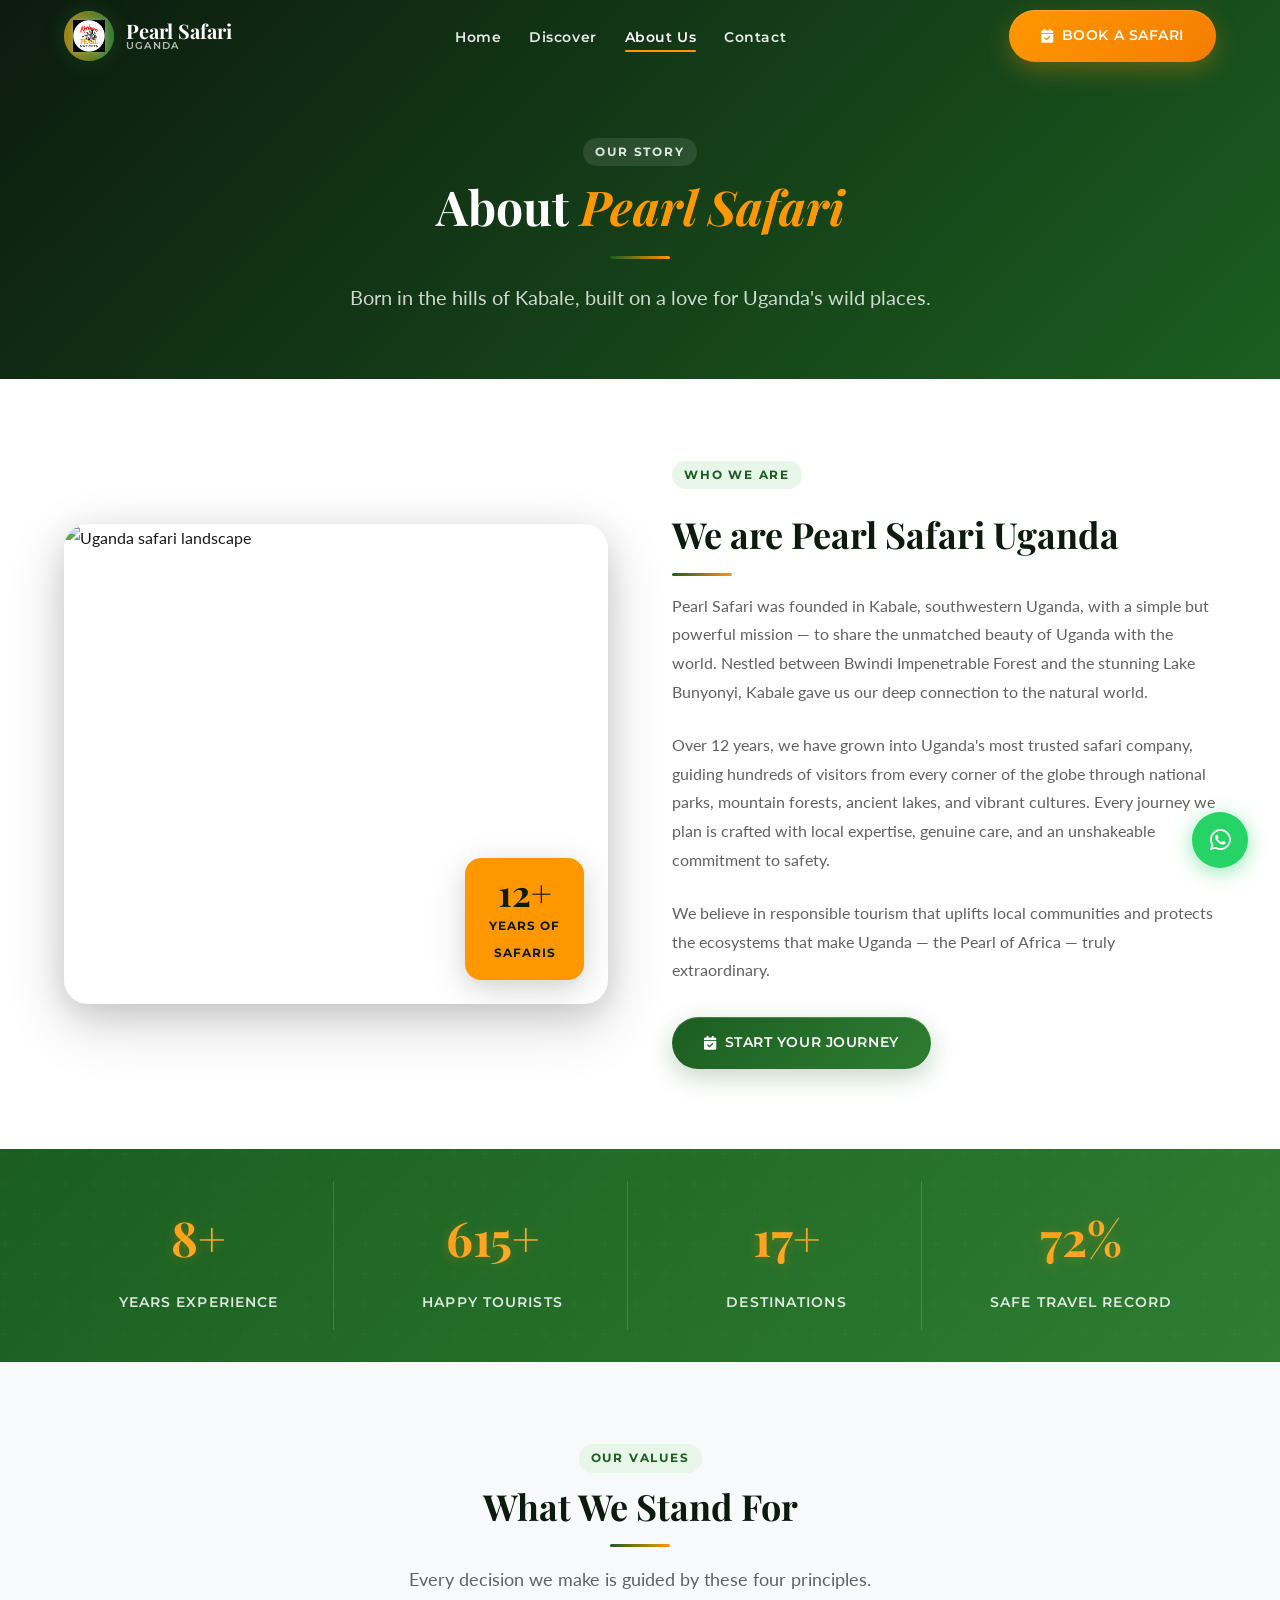
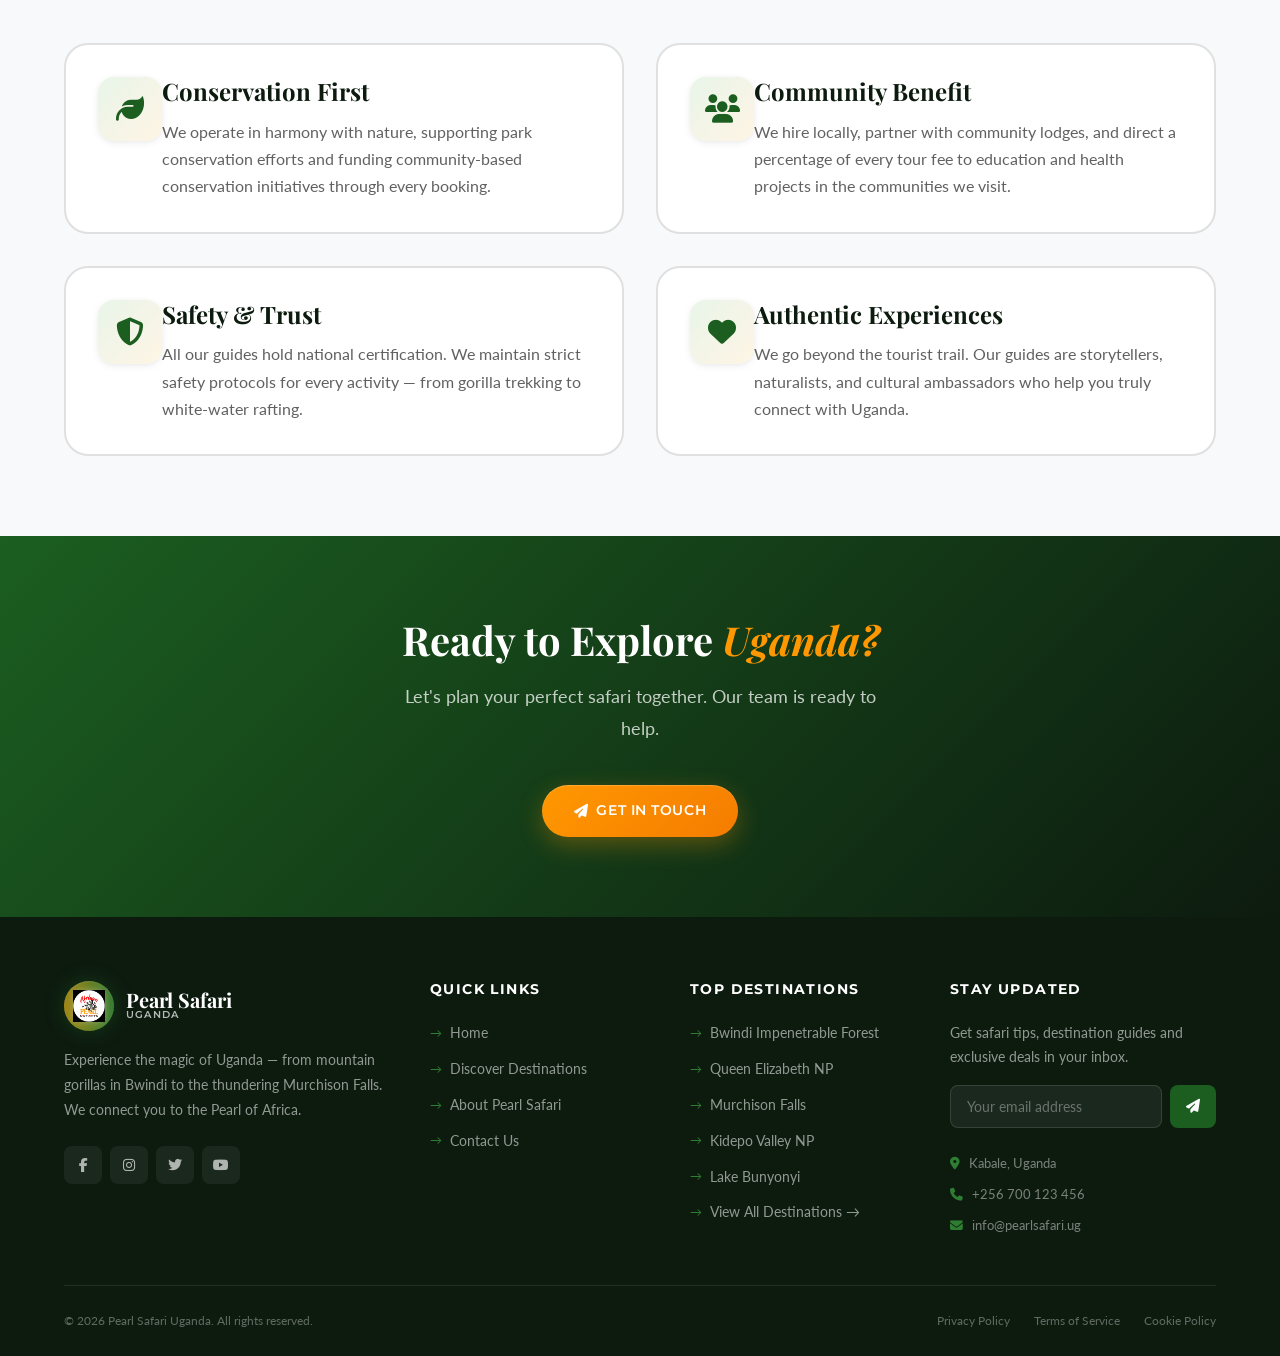
==== commit f7c46888: "Contextualize site with real client media via Cloudinary Removes prototype placeholder content and w" ====
--- a/about.html
+++ b/about.html
@@ -44,7 +44,7 @@
         <div data-aos="fade-right">
           <div class="about-img-wrap">
             <img
-              src="https://images.unsplash.com/photo-1516426122078-c23e76319801?w=900&auto=format&fit=crop"
+              src="https://res.cloudinary.com/dfqksoqvx/image/upload/f_auto,q_auto,dpr_auto/v1789162607/pearl-safari/general/safari-vehicle-group.jpg"
               alt="Uganda safari landscape"
               loading="lazy"
             >
@@ -167,82 +167,6 @@
 
 
   <!-- ============================================================
-       TEAM SECTION
-       ============================================================ -->
-  <section class="section bg-white">
-    <div class="container">
-      <div class="section-header" data-aos="fade-up">
-        <span class="section-label">The Team</span>
-        <h2>Meet Your Guides</h2>
-        <div class="divider"></div>
-        <p>Our team of passionate Ugandans who know every trail, every bird call, and every sunset spot.</p>
-      </div>
-
-      <div class="team-grid">
-
-        <!-- Team member 1 -->
-        <div class="team-card" data-aos="fade-up" data-aos-delay="0">
-          <img
-            src="https://randomuser.me/api/portraits/men/32.jpg"
-            alt="Moses Kato"
-            class="team-avatar"
-            loading="lazy"
-          >
-          <h4 class="team-name">Moses Kato</h4>
-          <div class="team-role">Founder & Lead Guide</div>
-          <p style="font-size:0.85rem;color:var(--color-text-muted);margin-top:0.75rem;line-height:1.6;">
-            Born in Kabale, Moses has spent 20 years exploring Uganda's wild places and sharing them with travellers from around the world.
-          </p>
-          <div style="display:flex;justify-content:center;gap:0.5rem;margin-top:1rem;">
-            <a href="#" class="social-btn" style="width:32px;height:32px;font-size:0.75rem;"><i class="fab fa-linkedin-in"></i></a>
-            <a href="#" class="social-btn" style="width:32px;height:32px;font-size:0.75rem;"><i class="fab fa-instagram"></i></a>
-          </div>
-        </div>
-
-        <!-- Team member 2 -->
-        <div class="team-card" data-aos="fade-up" data-aos-delay="100">
-          <img
-            src="https://randomuser.me/api/portraits/women/44.jpg"
-            alt="Grace Namukasa"
-            class="team-avatar"
-            loading="lazy"
-          >
-          <h4 class="team-name">Grace Namukasa</h4>
-          <div class="team-role">Safari Coordinator</div>
-          <p style="font-size:0.85rem;color:var(--color-text-muted);margin-top:0.75rem;line-height:1.6;">
-            Grace manages every itinerary with precision and warmth, ensuring your safari runs flawlessly from start to finish.
-          </p>
-          <div style="display:flex;justify-content:center;gap:0.5rem;margin-top:1rem;">
-            <a href="#" class="social-btn" style="width:32px;height:32px;font-size:0.75rem;"><i class="fab fa-linkedin-in"></i></a>
-            <a href="#" class="social-btn" style="width:32px;height:32px;font-size:0.75rem;"><i class="fab fa-instagram"></i></a>
-          </div>
-        </div>
-
-        <!-- Team member 3 -->
-        <div class="team-card" data-aos="fade-up" data-aos-delay="200">
-          <img
-            src="https://randomuser.me/api/portraits/men/67.jpg"
-            alt="David Tumusiime"
-            class="team-avatar"
-            loading="lazy"
-          >
-          <h4 class="team-name">David Tumusiime</h4>
-          <div class="team-role">Gorilla Trek Specialist</div>
-          <p style="font-size:0.85rem;color:var(--color-text-muted);margin-top:0.75rem;line-height:1.6;">
-            With 8 years of gorilla trekking experience in Bwindi and Mgahinga, David turns every encounter into a life-changing memory.
-          </p>
-          <div style="display:flex;justify-content:center;gap:0.5rem;margin-top:1rem;">
-            <a href="#" class="social-btn" style="width:32px;height:32px;font-size:0.75rem;"><i class="fab fa-linkedin-in"></i></a>
-            <a href="#" class="social-btn" style="width:32px;height:32px;font-size:0.75rem;"><i class="fab fa-instagram"></i></a>
-          </div>
-        </div>
-
-      </div><!-- /.team-grid -->
-    </div>
-  </section>
-
-
-  <!-- ============================================================
        CTA BANNER
        ============================================================ -->
   <section style="
--- a/css/style.css
+++ b/css/style.css
@@ -1392,10 +1392,46 @@
 /* ==========================================================================
    17. ATTRACTION DETAIL PAGE
    ========================================================================== */
-.detail-hero { height: 70vh; min-height: 480px; position: relative; overflow: hidden; display: flex; align-items: flex-end; }
+.detail-hero {
+  height: 62vh;
+  min-height: 460px;
+  position: relative;
+  overflow: hidden;
+  display: flex;
+  align-items: flex-end;
+  background-color: #0d1b0f;
+  background-repeat: no-repeat;
+  background-position: center center;
+}
+.detail-hero::before {
+  content: '';
+  position: absolute;
+  inset: 0;
+  background: radial-gradient(circle at 20% 35%, rgba(255,152,0,0.12), transparent 45%);
+  pointer-events: none;
+  z-index: 2;
+}
+/* Crossfade slide layers — two stacked divs swapped by JS */
+.detail-hero-slide {
+  position: absolute;
+  inset: 0;
+  background-repeat: no-repeat;
+  background-position: center center;
+  background-size: cover;
+  opacity: 0;
+  transition: opacity 0.8s ease-in-out;
+  z-index: 0;
+}
+.detail-hero-slide.active {
+  opacity: 1;
+  z-index: 1;
+}
+.detail-hero.detail-hero-lowres .detail-hero-slide {
+  background-size: contain;
+}
 .detail-hero-bg { position: absolute; inset: 0; width: 100%; height: 100%; object-fit: cover; }
-.detail-hero-overlay { position: absolute; inset: 0; background: linear-gradient(to top, rgba(13,27,15,0.85) 0%, transparent 60%); }
-.detail-hero-content { position: relative; z-index: 1; padding: var(--sp-12) 0; width: 100%; }
+.detail-hero-overlay { position: absolute; inset: 0; z-index: 3; background: linear-gradient(to top, rgba(13,27,15,0.88) 0%, rgba(13,27,15,0.40) 55%, rgba(13,27,15,0.20) 100%); }
+.detail-hero-content { position: relative; z-index: 4; padding: var(--sp-12) 0; width: 100%; }
 .detail-hero-content h1 { color: var(--color-white); font-size: var(--fs-4xl); margin-bottom: var(--sp-3); }
 .detail-hero-content .tagline { color: var(--color-accent); font-family: var(--font-accent); font-size: var(--fs-md); font-weight: 600; margin-bottom: var(--sp-4); }
 
